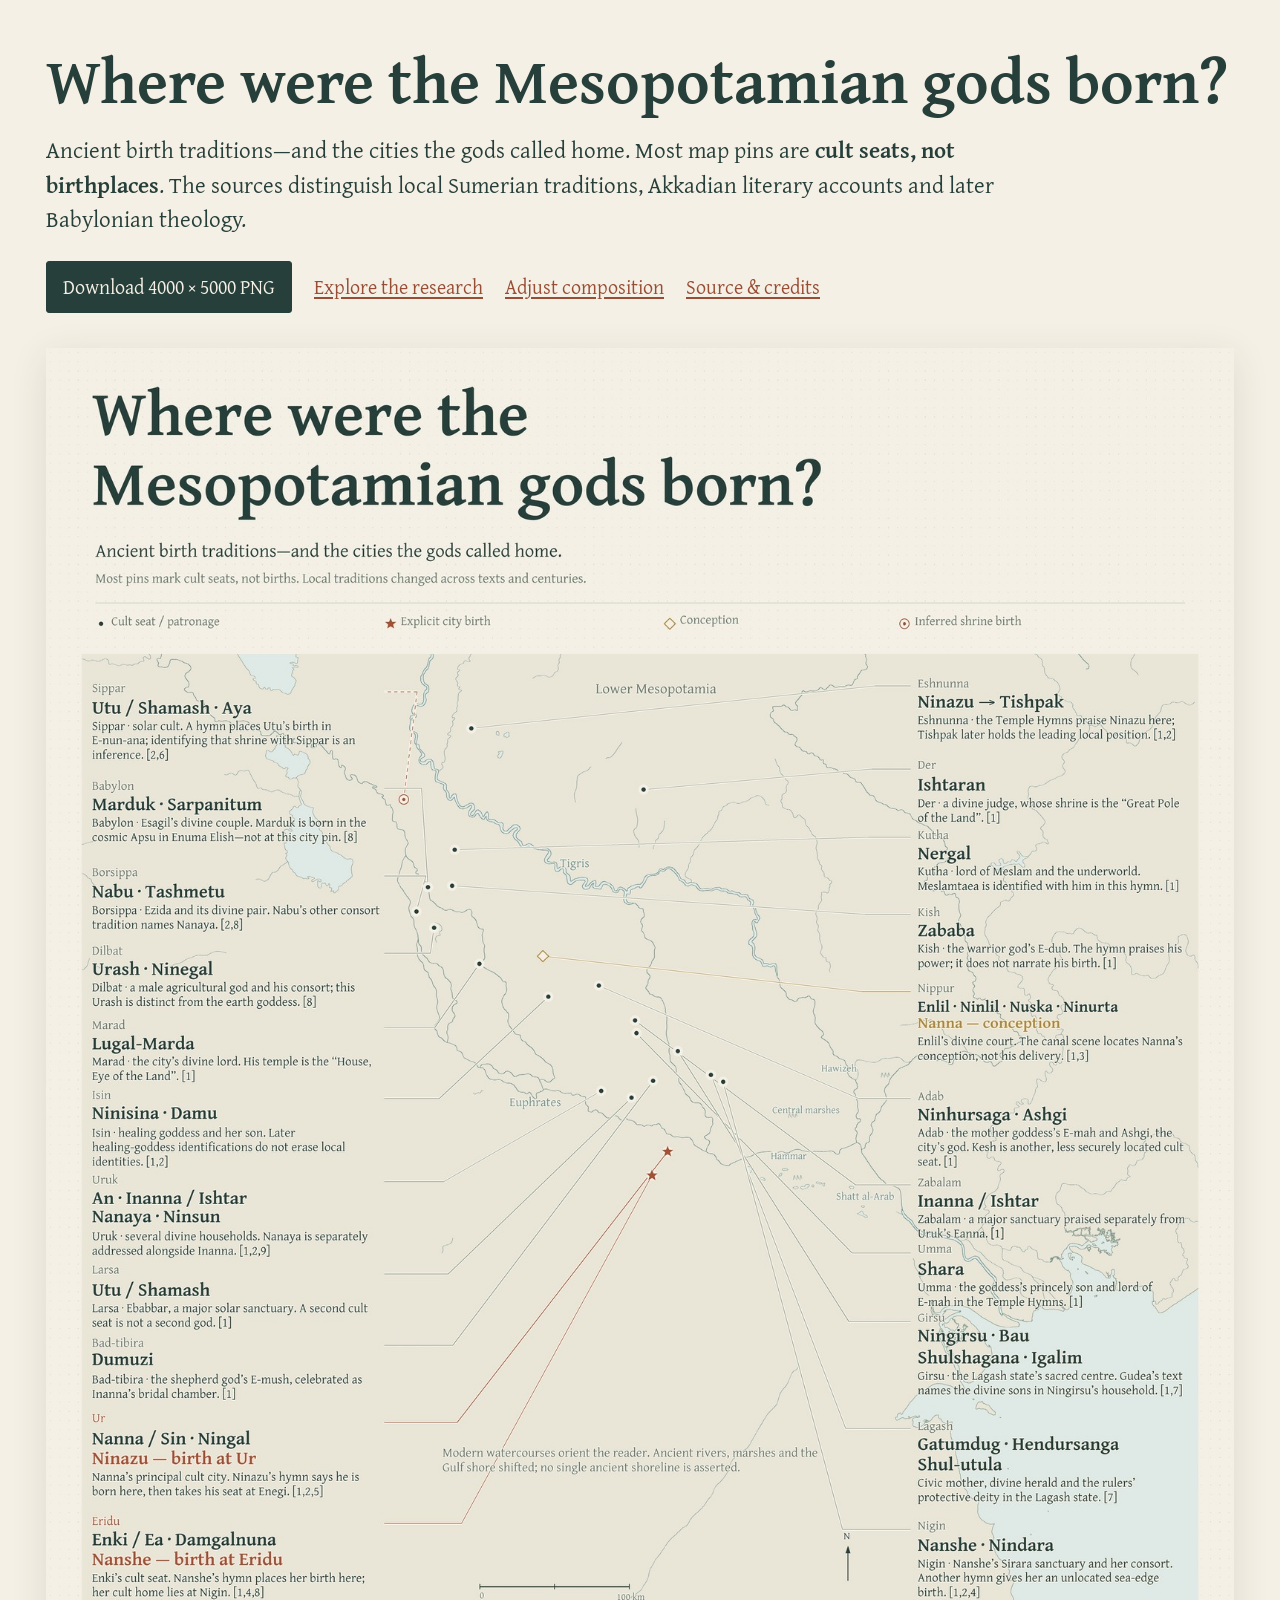
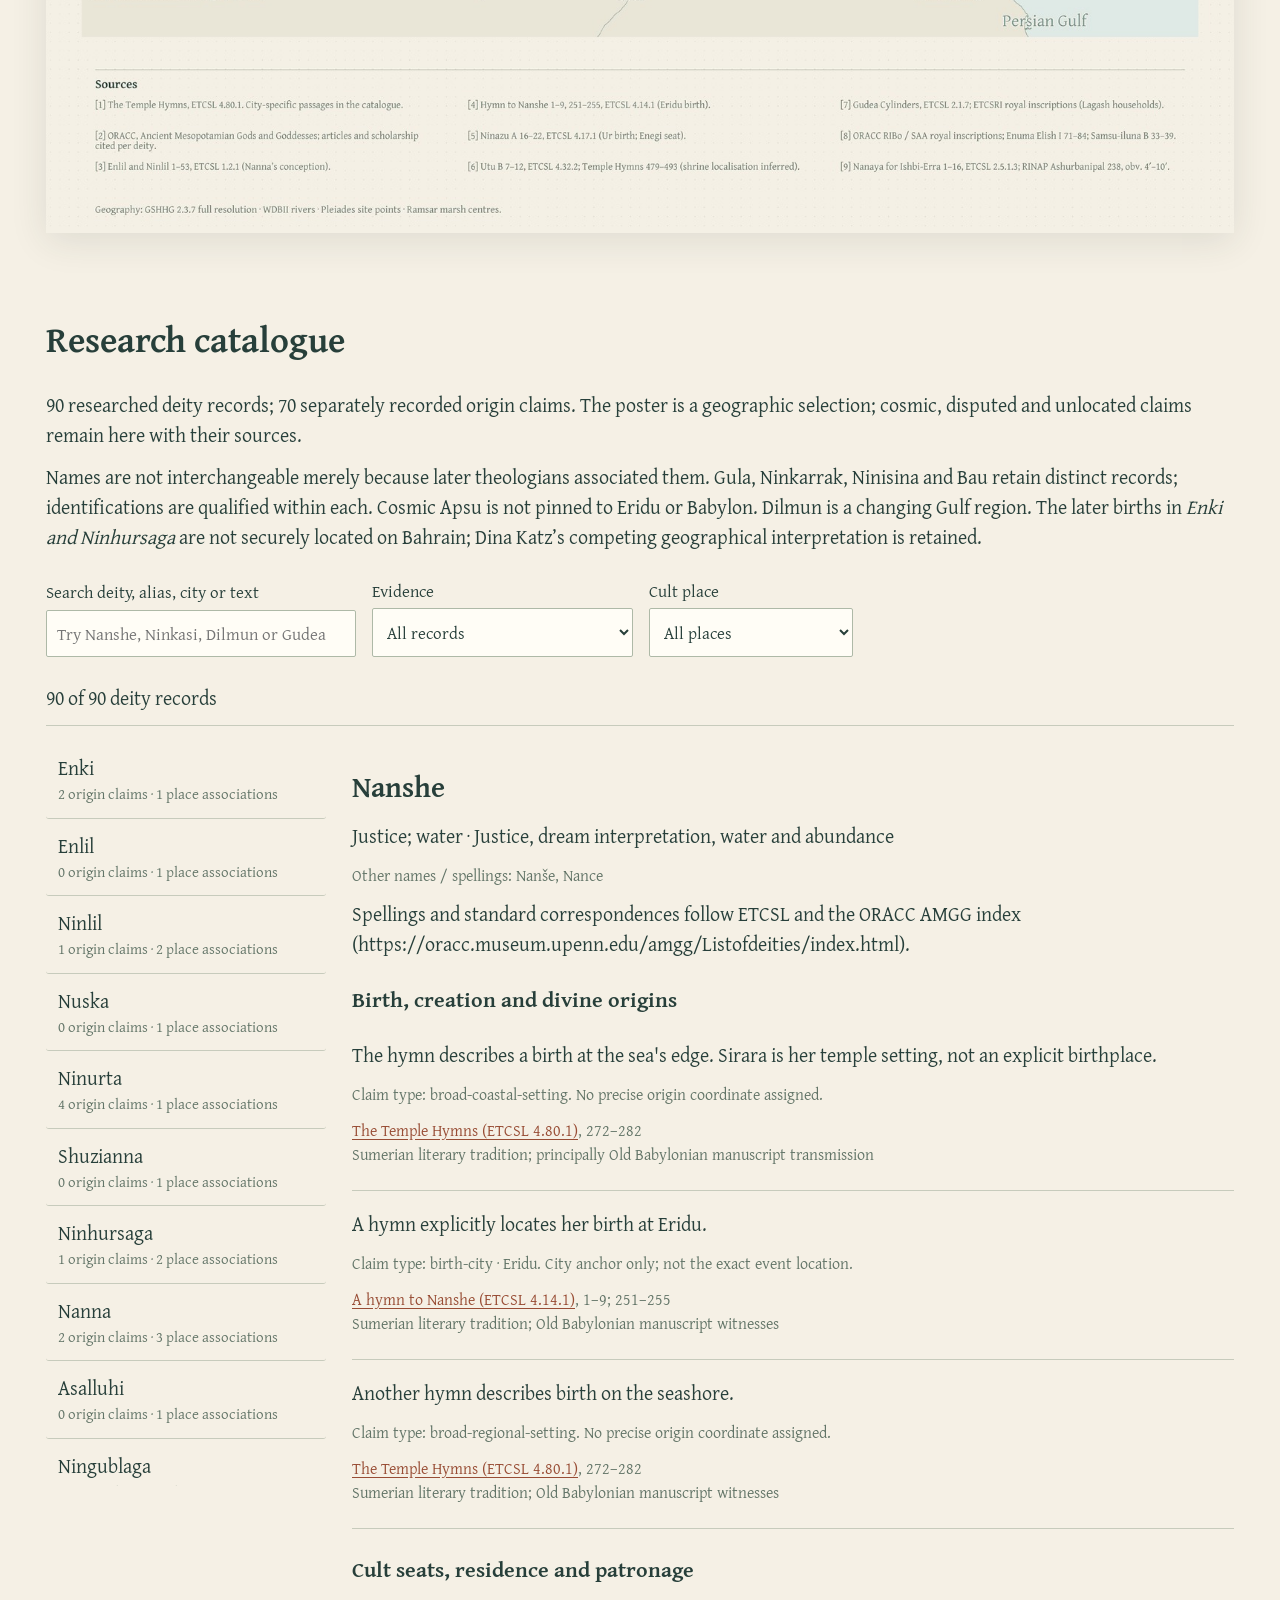
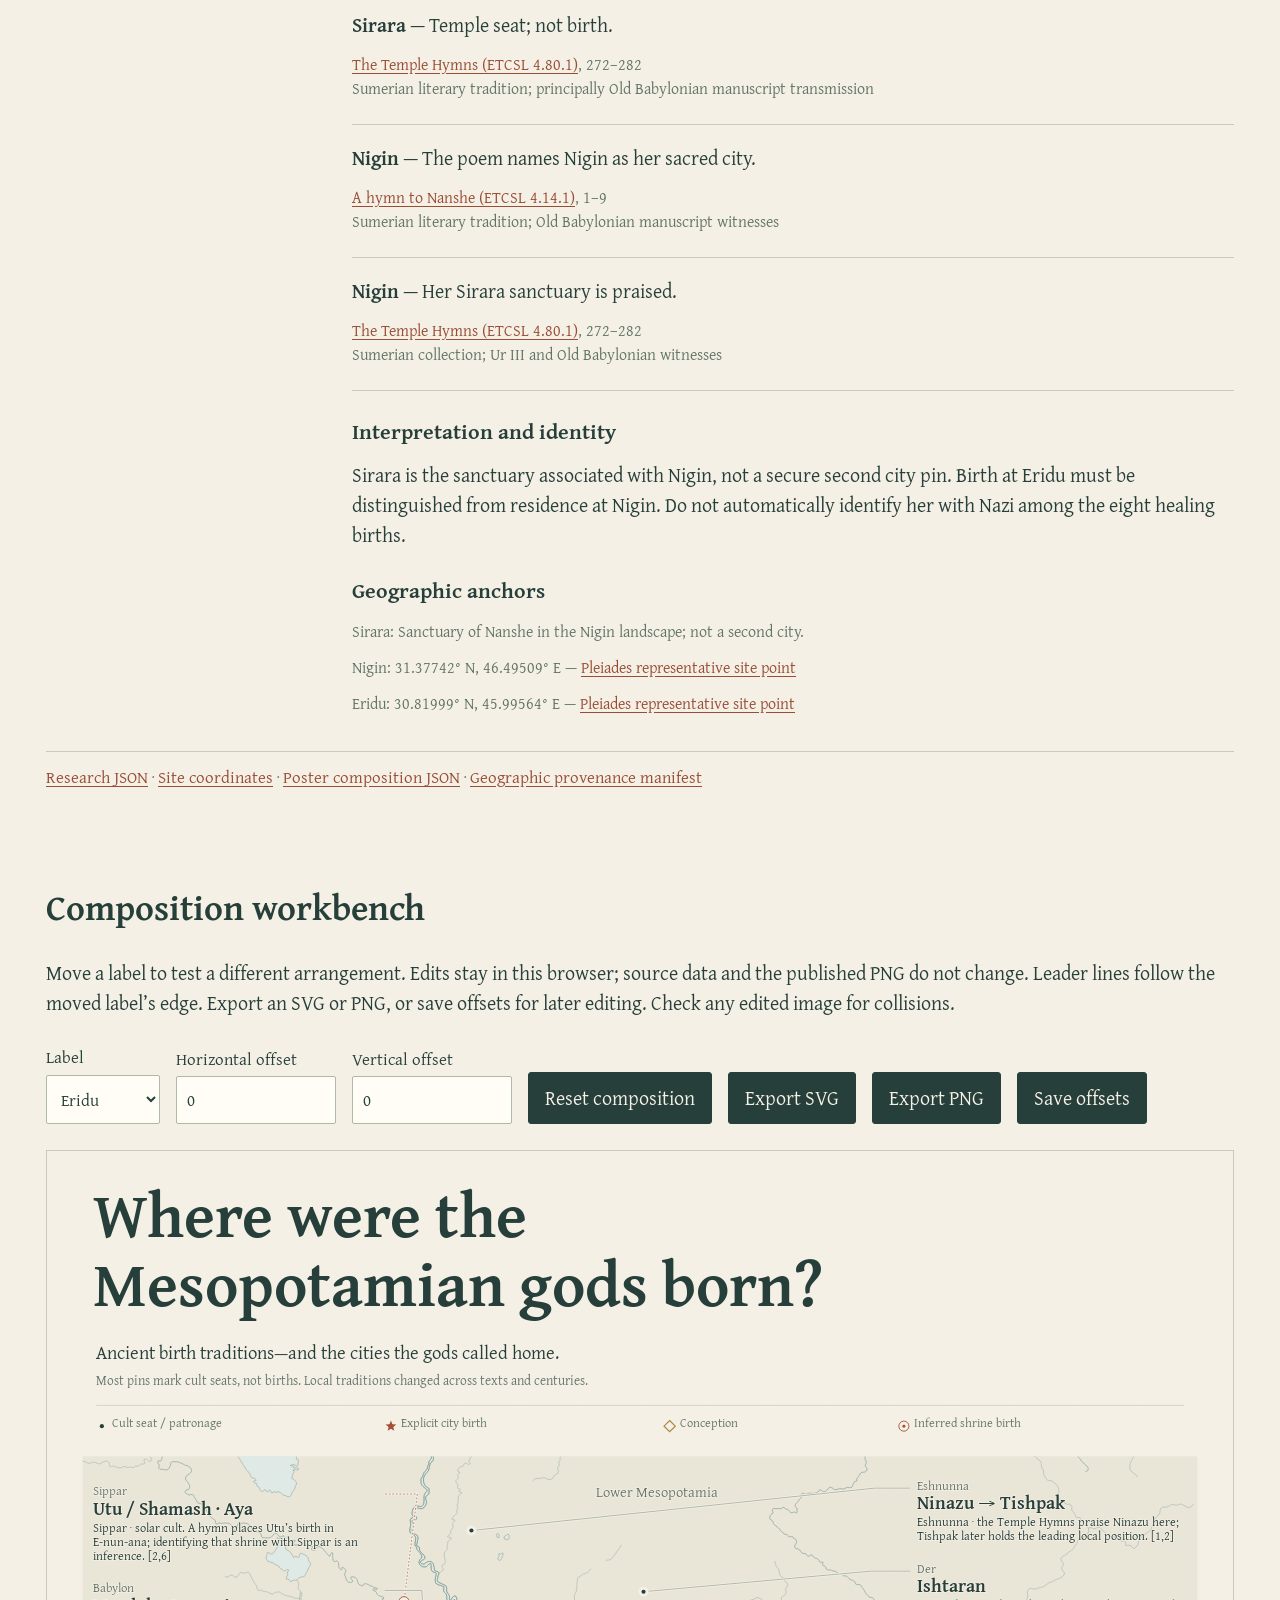
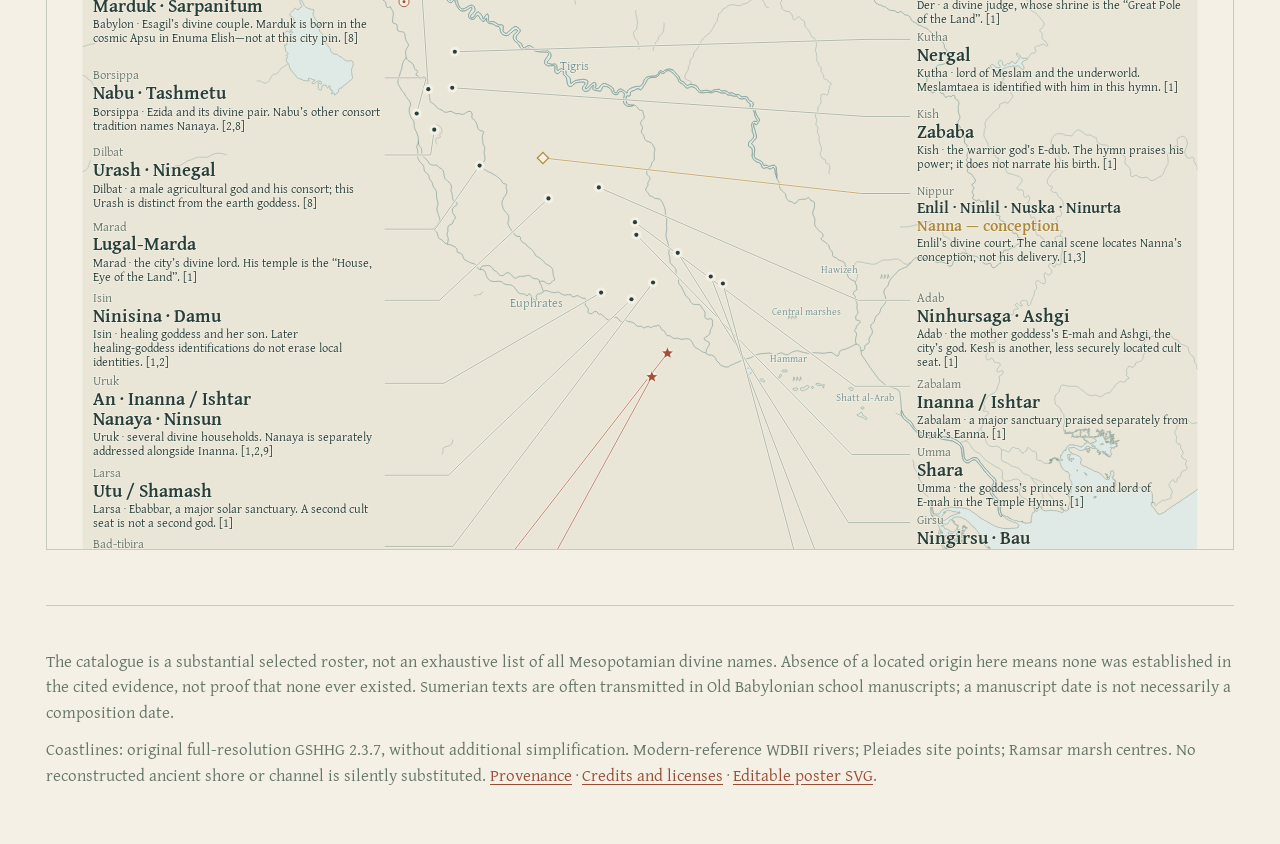
==== docs/index.html @ 0891dd92 "Create sourced Mesopotamian divine origins and cult cities poster" ====
<!doctype html>
<html lang="en"><meta charset="utf-8"><meta name="viewport" content="width=device-width,initial-scale=1">
<title>Where were the Mesopotamian gods born?</title>
<meta name="description" content="A downloadable scholarly map of Mesopotamian divine birth traditions and cult cities, with a sourced research catalogue.">
<link rel="stylesheet" href="style.css">
<main>
<h1>Where were the Mesopotamian gods born?</h1>
<p class="intro">Ancient birth traditions—and the cities the gods called home. Most map pins are <strong>cult seats, not birthplaces</strong>. The sources distinguish local Sumerian traditions, Akkadian literary accounts and later Babylonian theology.</p>
<nav aria-label="Downloads and research"><a class="button" href="mesopotamian-gods.png" download>Download 4000 × 5000 PNG</a><a href="#research">Explore the research</a><a href="#composition">Adjust composition</a><a href="https://github.com/Khayoon/mesopotamian-gods-atlas">Source & credits</a></nav>
<a href="mesopotamian-gods.png" aria-label="Open the full resolution poster"><img class="poster" src="poster-preview.jpg" width="1600" height="2000" alt="Portrait map of lower Mesopotamia showing deity cult cities, with separate markers for Nanshe born at Eridu, Ninazu born at Ur, Nanna conceived at Nippur and Utu's inferred Sippar shrine birth."></a>
<section id="research"><h2>Research catalogue</h2>
<p id="totals"></p>
<p>Names are not interchangeable merely because later theologians associated them. Gula, Ninkarrak, Ninisina and Bau retain distinct records; identifications are qualified within each. Cosmic Apsu is not pinned to Eridu or Babylon. Dilmun is a changing Gulf region. The later births in <em>Enki and Ninhursaga</em> are not securely located on Bahrain; Dina Katz’s competing geographical interpretation is retained.</p>
<div class="filters"><label>Search deity, alias, city or text<input id="search" type="search" placeholder="Try Nanshe, Ninkasi, Dilmun or Gudea"></label><label>Evidence<select id="evidence"><option value="all">All records</option><option value="origins">With origin traditions</option><option value="birth">Explicit city birth</option><option value="cosmic">Cosmic or unlocated origins</option><option value="seats">With cult / patronage evidence</option></select></label><label>Cult place<select id="city"><option value="all">All places</option></select></label></div>
<p id="resultCount" aria-live="polite"></p><div class="catalogue"><div id="results" role="list"></div><article id="detail" aria-live="polite"><p>Select a deity to inspect the sources.</p></article></div>
<p class="downloads"><a href="data/research.json" download>Research JSON</a> · <a href="data/cities.json" download>Site coordinates</a> · <a href="data/poster-layout.json" download>Poster composition JSON</a> · <a href="data/geography-manifest.json">Geographic provenance manifest</a></p>
</section>
<section id="composition"><h2>Composition workbench</h2><p>Move a label to test a different arrangement. Edits stay in this browser; source data and the published PNG do not change. Leader lines follow the moved label’s edge. Export an SVG or PNG, or save offsets for later editing. Check any edited image for collisions.</p>
<div class="controls"><label>Label<select id="label"></select></label><label>Horizontal offset<input id="offsetX" type="number" min="-1500" max="1500" step="10" value="0"></label><label>Vertical offset<input id="offsetY" type="number" min="-1500" max="1500" step="10" value="0"></label><button id="reset">Reset composition</button><button id="svgExport">Export SVG</button><button id="pngExport">Export PNG</button><button id="jsonExport">Save offsets</button></div>
<p id="exportStatus" role="status"></p><div id="artboard" aria-label="Editable poster preview"></div></section>
<footer><p>The catalogue is a substantial selected roster, not an exhaustive list of all Mesopotamian divine names. Absence of a located origin here means none was established in the cited evidence, not proof that none ever existed. Sumerian texts are often transmitted in Old Babylonian school manuscripts; a manuscript date is not necessarily a composition date.</p><p>Coastlines: original full-resolution GSHHG 2.3.7, without additional simplification. Modern-reference WDBII rivers; Pleiades site points; Ramsar marsh centres. No reconstructed ancient shore or channel is silently substituted. <a href="https://github.com/Khayoon/mesopotamian-gods-atlas/blob/main/GEO-PROVENANCE.md">Provenance</a> · <a href="https://github.com/Khayoon/mesopotamian-gods-atlas/blob/main/CREDITS.md">Credits and licenses</a> · <a href="mesopotamian-gods.svg" download>Editable poster SVG</a>.</p></footer>
</main><script src="app.js" defer></script></html>
---- docs/style.css ----
@font-face{font-family:Gentium;src:url(vendor/GentiumPlus-Regular.ttf)}@font-face{font-family:Gentium;src:url(vendor/GentiumPlus-Bold.ttf);font-weight:700}
:root{color-scheme:light;--paper:#f5f0e5;--ink:#273f3a;--muted:#637568;--line:#c7cbbc;--rust:#984d35}*{box-sizing:border-box}html{scroll-behavior:smooth}body{margin:0;background:var(--paper);color:var(--ink);font:20px/1.5 Gentium,Georgia,serif}main{max-width:1240px;margin:auto;padding:45px 26px}h1{font-size:clamp(38px,5vw,66px);line-height:1.1;margin:0 0 18px}h2{font-size:36px;line-height:1.2}h3{font-size:29px;margin-bottom:10px}h4{font-size:22px;margin:24px 0 6px}p{margin:12px 0}a{color:var(--rust);text-underline-offset:3px}nav{display:flex;gap:22px;align-items:center;flex-wrap:wrap;margin:24px 0 35px}.button,button{border:1px solid var(--ink);padding:10px 16px;background:var(--ink);color:var(--paper);text-decoration:none;border-radius:3px;font:inherit;cursor:pointer}.poster{display:block;width:100%;height:auto;box-shadow:0 8px 35px #28392f1c}section{padding-top:54px;scroll-margin-top:20px}.intro{font-size:23px;max-width:1030px}.filters,.controls{display:flex;gap:16px;flex-wrap:wrap;margin:26px 0;align-items:end}label{display:flex;flex-direction:column;gap:5px;font-size:17px}input,select{font:inherit;background:#fffdf6;border:1px solid #aeb9a7;padding:10px;border-radius:2px;color:var(--ink)}#search{min-width:310px}#offsetX,#offsetY{width:160px}.catalogue{display:grid;grid-template-columns:280px 1fr;gap:26px;border-top:1px solid var(--line);border-bottom:1px solid var(--line);min-height:480px}#results{max-height:760px;overflow:auto;padding:15px 0}#results button{display:block;width:100%;text-align:left;background:none;color:var(--ink);border:0;border-bottom:1px solid var(--line);padding:12px}#results button[aria-current=true]{background:#e4e8dc}#results small{display:block;color:var(--muted);font-size:15px}#detail{padding:10px 0 24px;overflow-wrap:anywhere}#detail .claim{padding:6px 0 12px;border-bottom:1px solid var(--line)}.meta{font-size:16px;color:var(--muted)}.downloads,footer{font-size:17px;color:var(--muted)}#artboard{border:1px solid var(--line);max-height:1000px;overflow:auto;background:#e1e2d7}#artboard svg{display:block;width:100%;height:auto}#artboard g[data-city]{cursor:grab}footer{border-top:1px solid var(--line);padding-top:30px;margin-top:55px}button:focus-visible,a:focus-visible,input:focus-visible,select:focus-visible{outline:3px solid #a77b38;outline-offset:3px}@media(max-width:740px){main{padding:24px 15px}.catalogue{grid-template-columns:1fr}#results{max-height:260px}.filters>*{width:100%}#search{min-width:0}nav{gap:15px}body{font-size:18px}.intro{font-size:20px}}
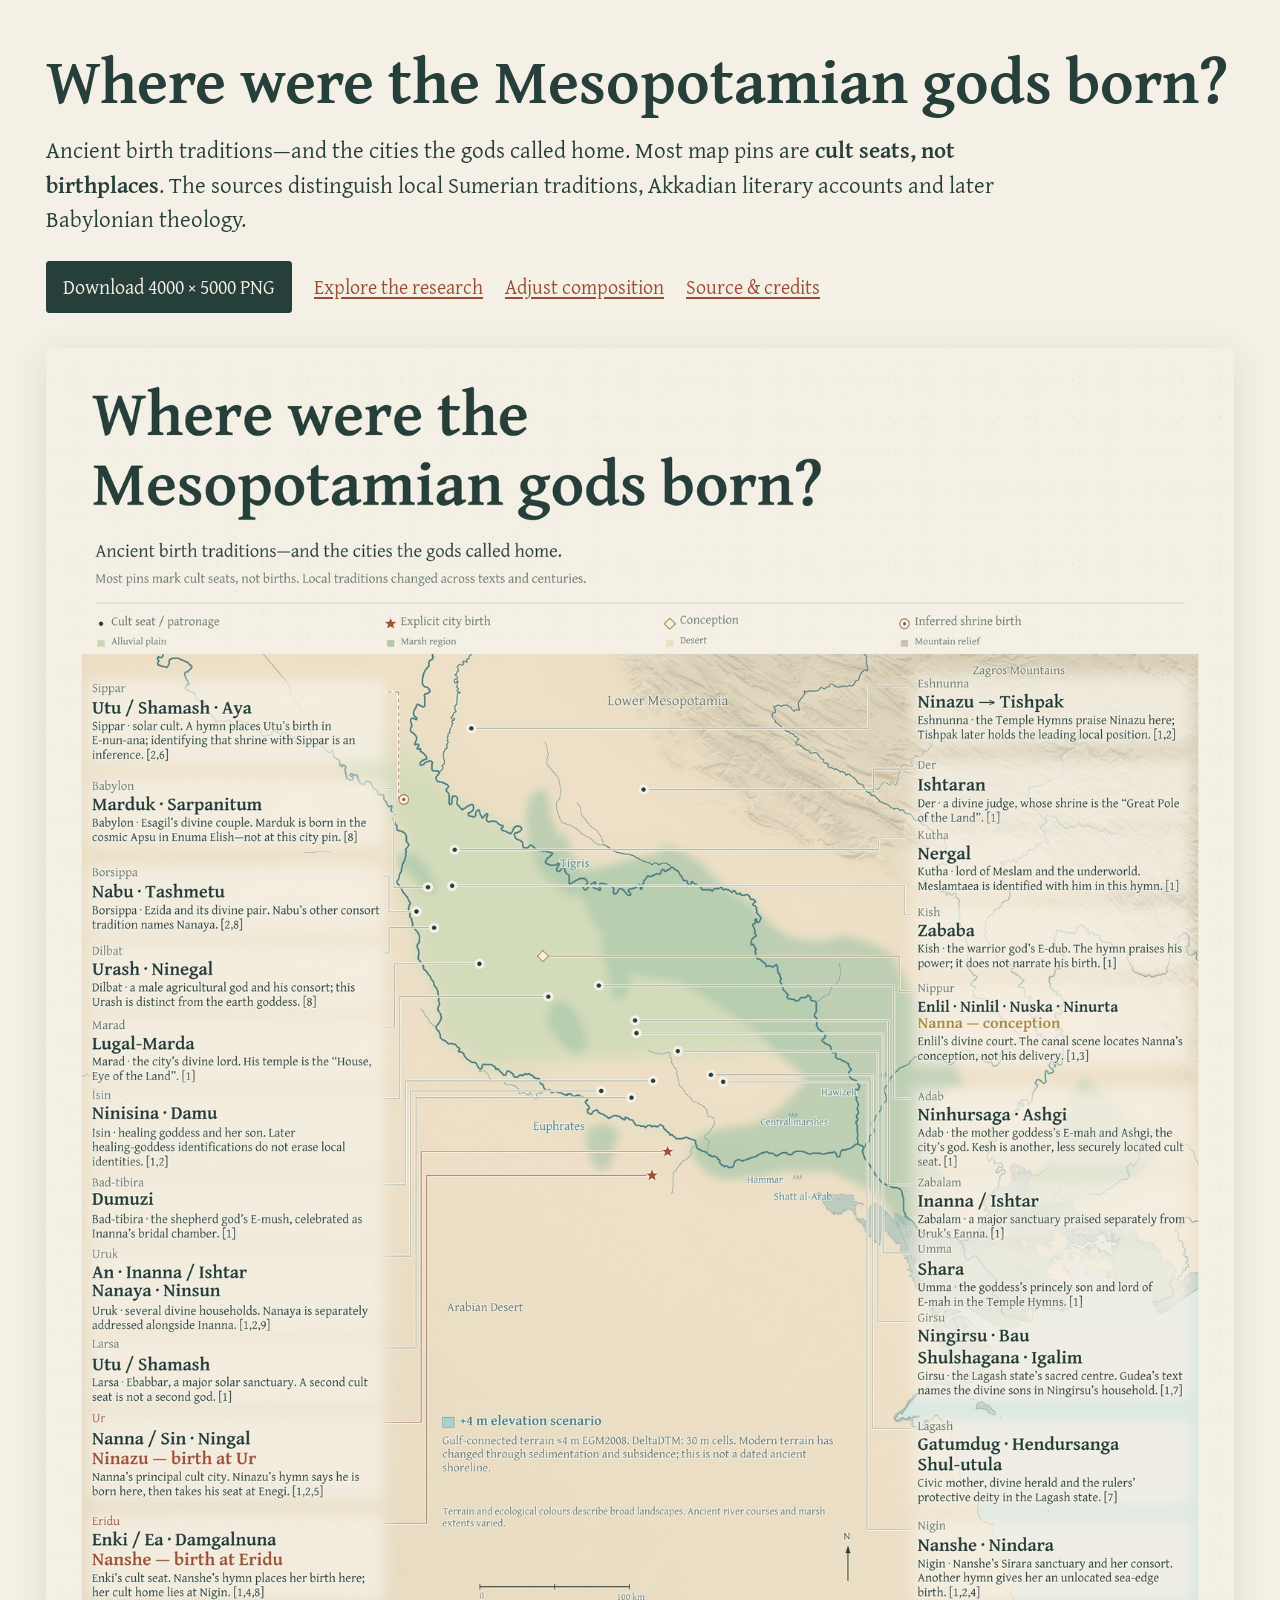
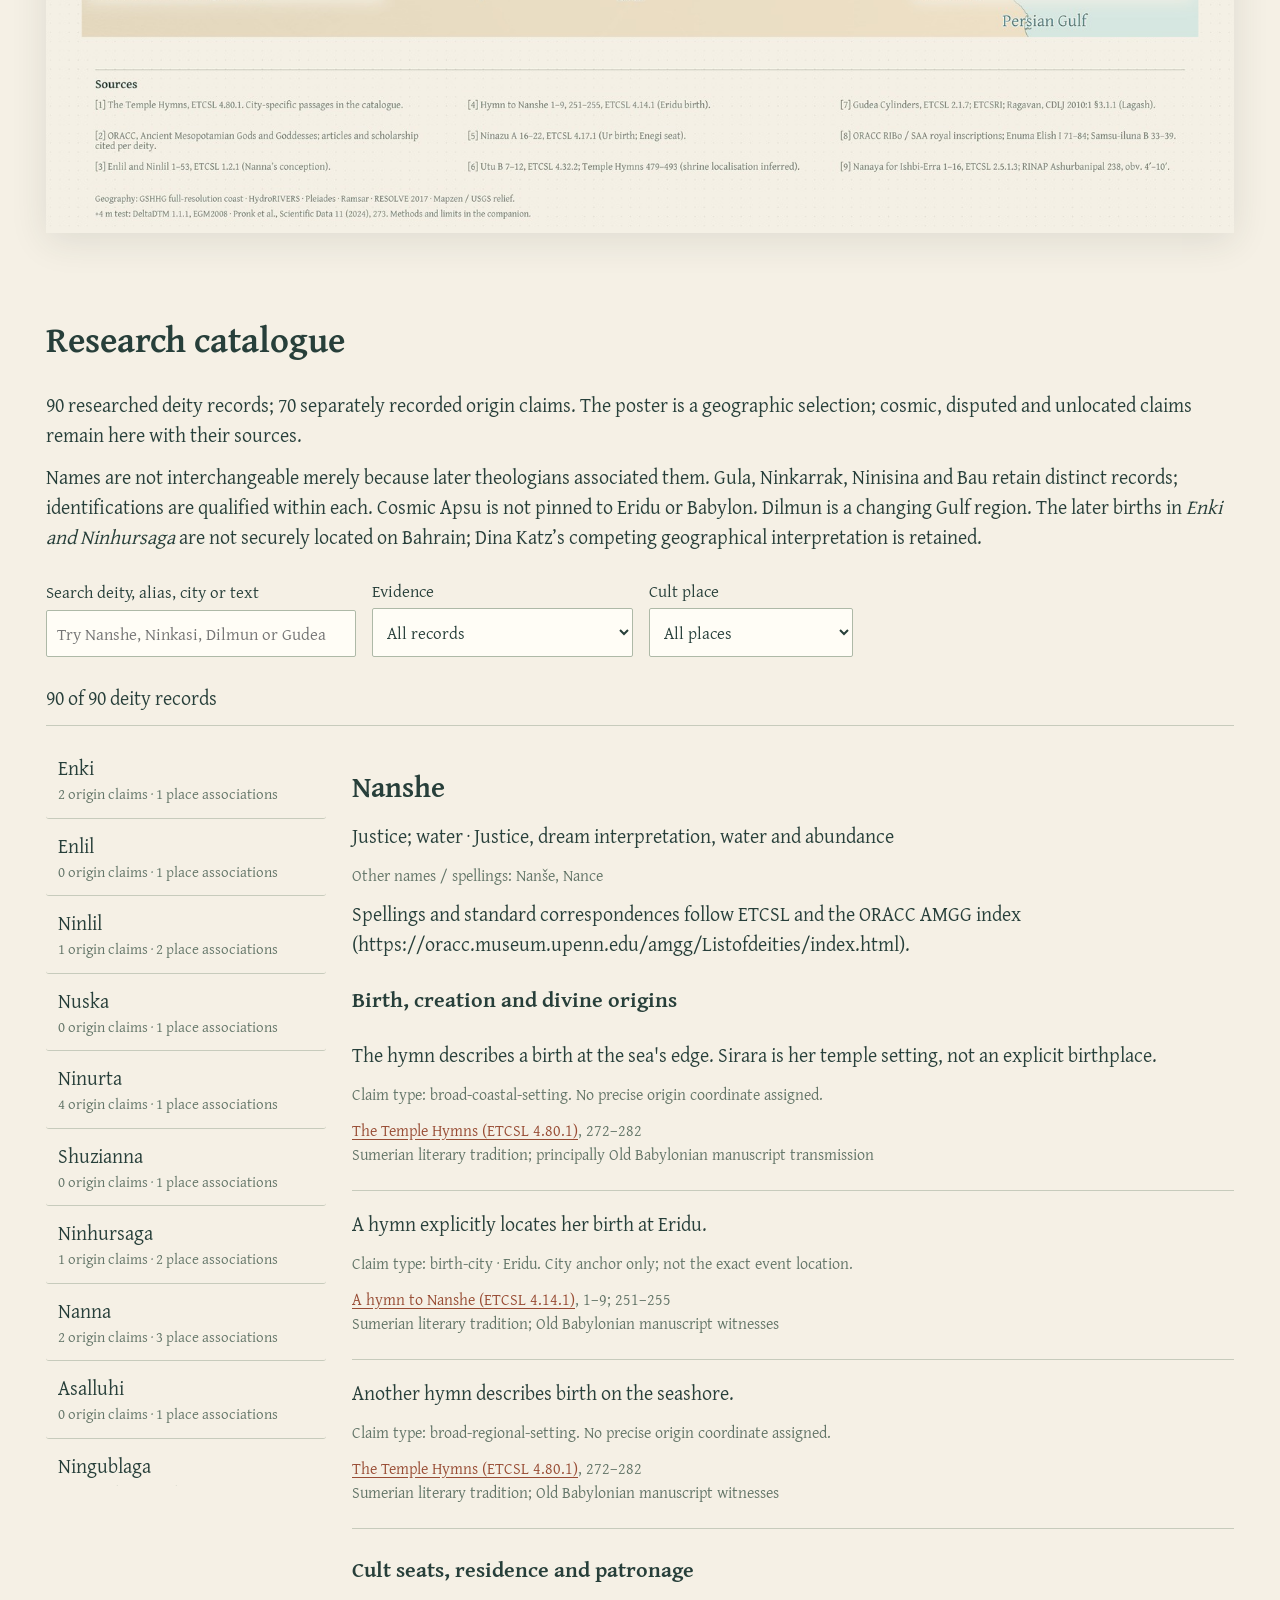
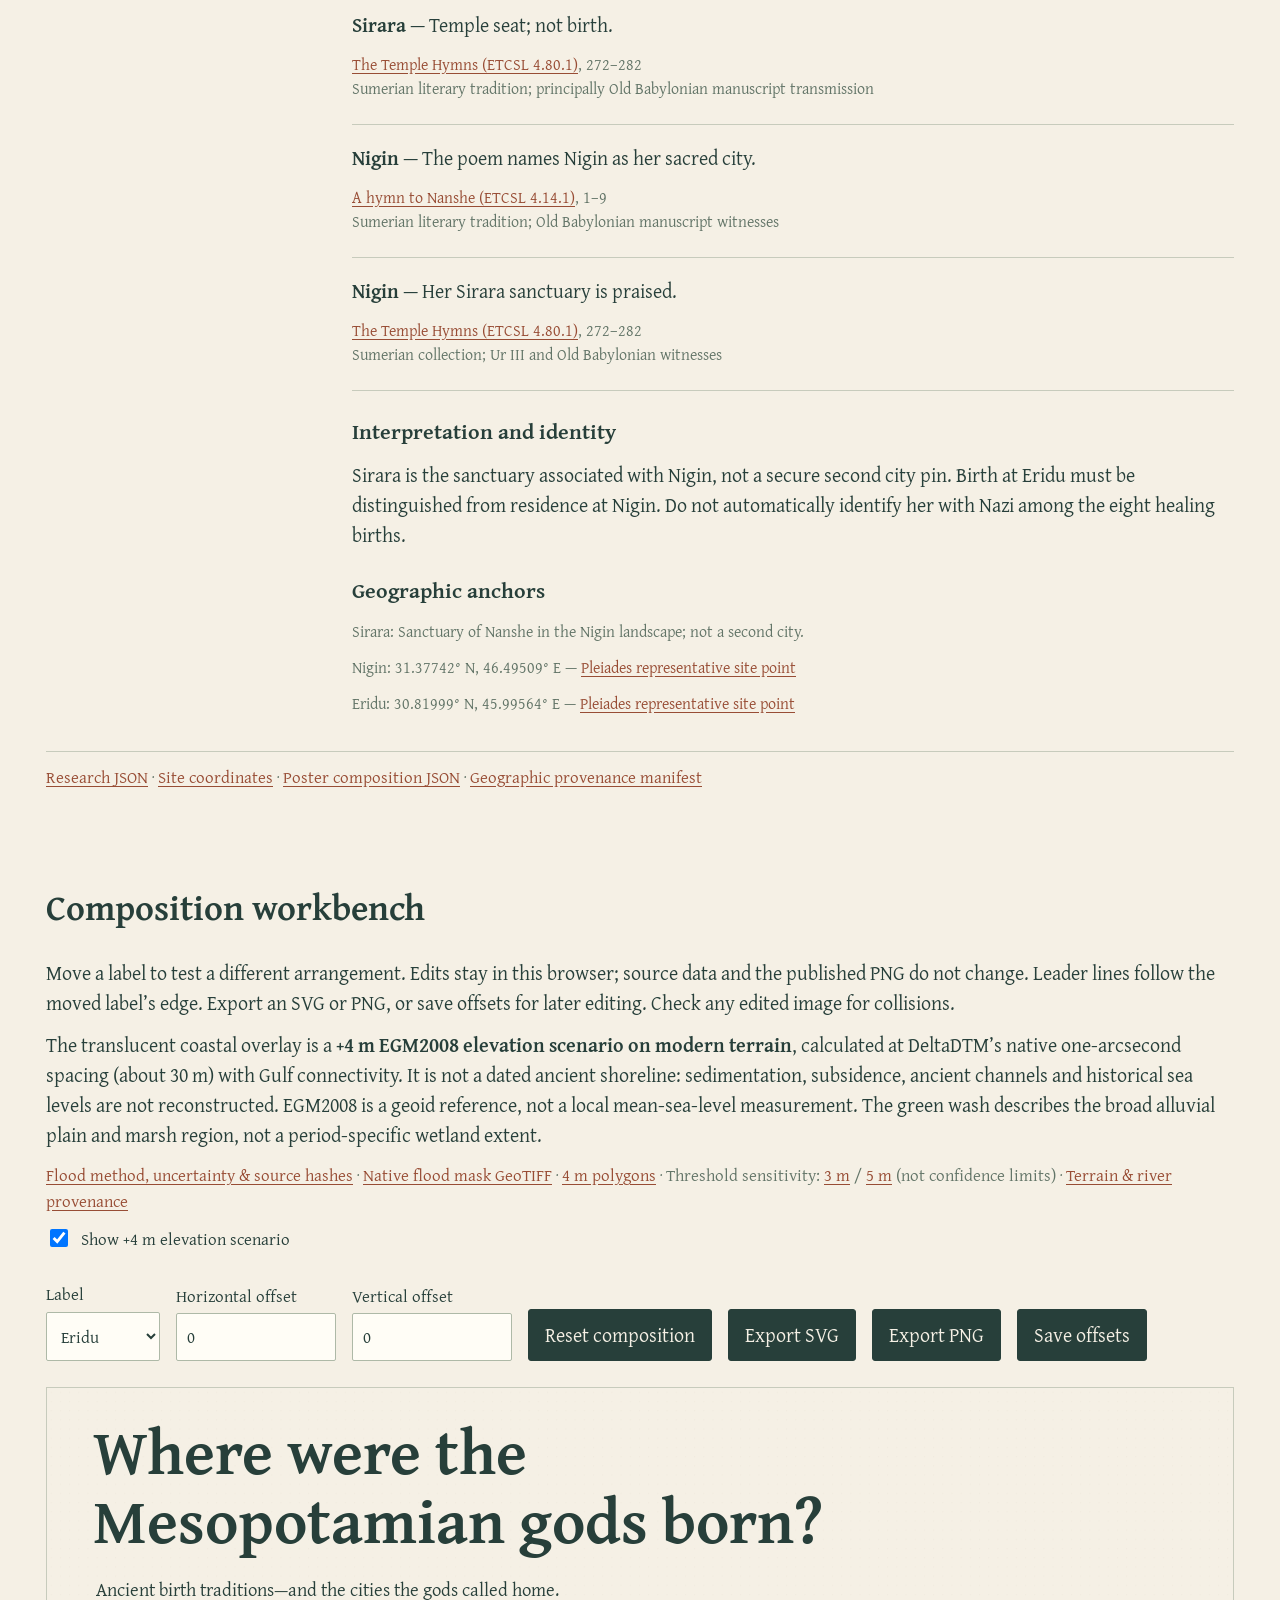
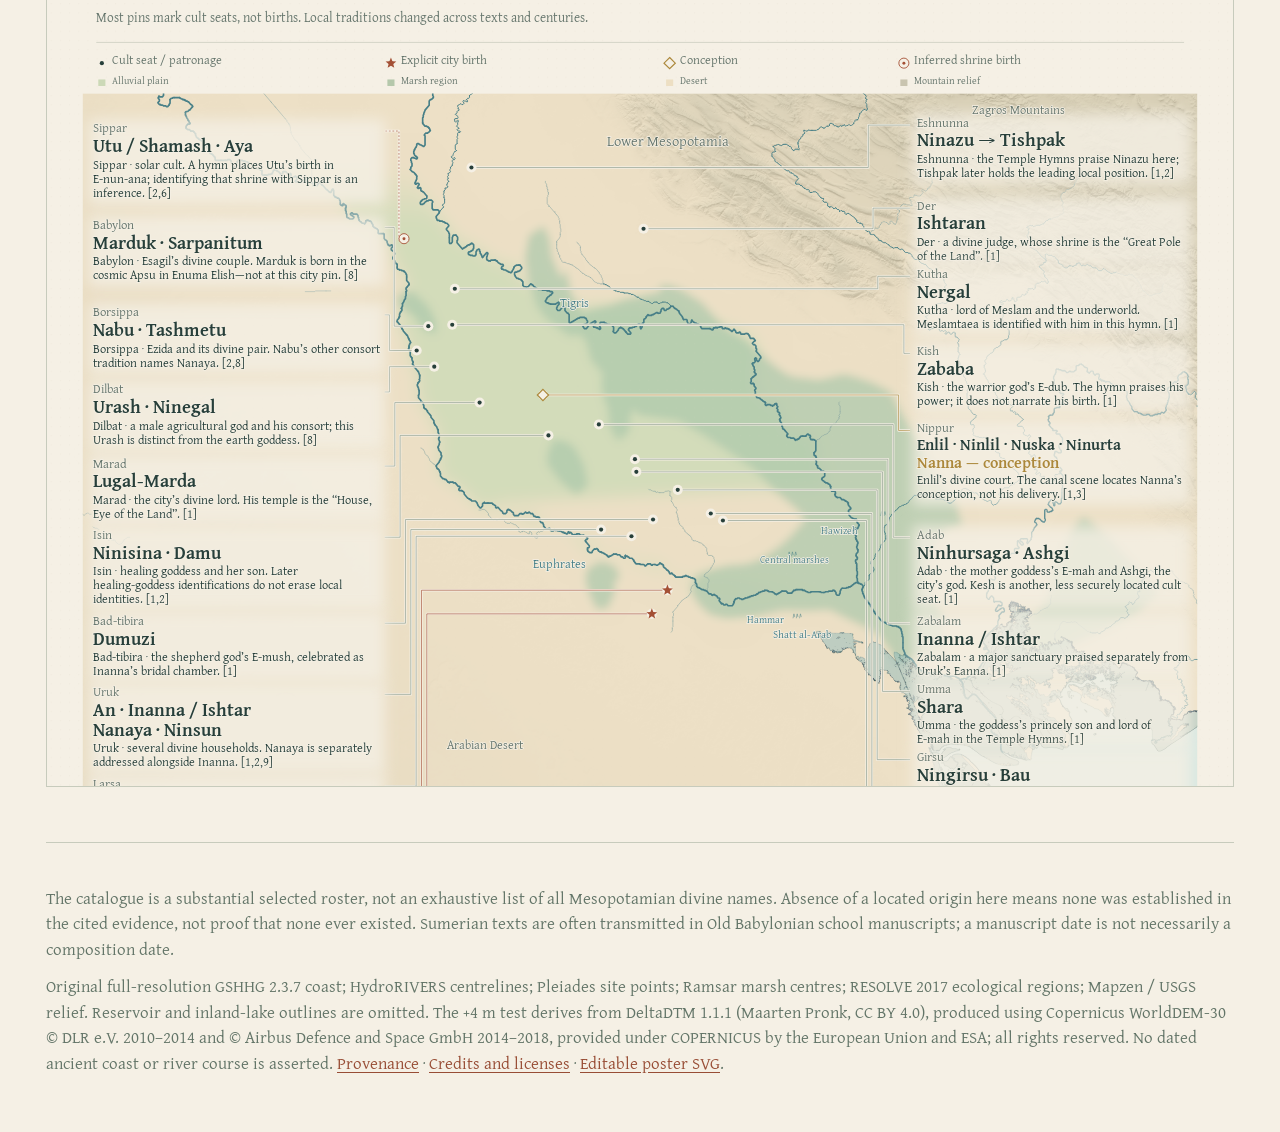
==== commit 595e293e: "Improve rivers and terrain; add native-cell four-metre coastal scenario" ====
--- a/docs/index.html
+++ b/docs/index.html
@@ -16,7 +16,10 @@
 <p class="downloads"><a href="data/research.json" download>Research JSON</a> · <a href="data/cities.json" download>Site coordinates</a> · <a href="data/poster-layout.json" download>Poster composition JSON</a> · <a href="data/geography-manifest.json">Geographic provenance manifest</a></p>
 </section>
 <section id="composition"><h2>Composition workbench</h2><p>Move a label to test a different arrangement. Edits stay in this browser; source data and the published PNG do not change. Leader lines follow the moved label’s edge. Export an SVG or PNG, or save offsets for later editing. Check any edited image for collisions.</p>
+<p>The translucent coastal overlay is a <strong>+4 m EGM2008 elevation scenario on modern terrain</strong>, calculated at DeltaDTM’s native one-arcsecond spacing (about 30 m) with Gulf connectivity. It is not a dated ancient shoreline: sedimentation, subsidence, ancient channels and historical sea levels are not reconstructed. EGM2008 is a geoid reference, not a local mean-sea-level measurement. The green wash describes the broad alluvial plain and marsh region, not a period-specific wetland extent.</p>
+<p class="downloads"><a href="data/flood-manifest.json">Flood method, uncertainty & source hashes</a> · <a href="data/flood-4m-native.tif" download>Native flood mask GeoTIFF</a> · <a href="data/flood-4m.geojson" download>4 m polygons</a> · Threshold sensitivity: <a href="data/flood-3m.geojson" download>3 m</a> / <a href="data/flood-5m.geojson" download>5 m</a> (not confidence limits) · <a href="data/landscape-manifest.json">Terrain & river provenance</a></p>
+<label class="toggle"><input id="floodToggle" type="checkbox" checked> Show +4 m elevation scenario</label>
 <div class="controls"><label>Label<select id="label"></select></label><label>Horizontal offset<input id="offsetX" type="number" min="-1500" max="1500" step="10" value="0"></label><label>Vertical offset<input id="offsetY" type="number" min="-1500" max="1500" step="10" value="0"></label><button id="reset">Reset composition</button><button id="svgExport">Export SVG</button><button id="pngExport">Export PNG</button><button id="jsonExport">Save offsets</button></div>
 <p id="exportStatus" role="status"></p><div id="artboard" aria-label="Editable poster preview"></div></section>
-<footer><p>The catalogue is a substantial selected roster, not an exhaustive list of all Mesopotamian divine names. Absence of a located origin here means none was established in the cited evidence, not proof that none ever existed. Sumerian texts are often transmitted in Old Babylonian school manuscripts; a manuscript date is not necessarily a composition date.</p><p>Coastlines: original full-resolution GSHHG 2.3.7, without additional simplification. Modern-reference WDBII rivers; Pleiades site points; Ramsar marsh centres. No reconstructed ancient shore or channel is silently substituted. <a href="https://github.com/Khayoon/mesopotamian-gods-atlas/blob/main/GEO-PROVENANCE.md">Provenance</a> · <a href="https://github.com/Khayoon/mesopotamian-gods-atlas/blob/main/CREDITS.md">Credits and licenses</a> · <a href="mesopotamian-gods.svg" download>Editable poster SVG</a>.</p></footer>
+<footer><p>The catalogue is a substantial selected roster, not an exhaustive list of all Mesopotamian divine names. Absence of a located origin here means none was established in the cited evidence, not proof that none ever existed. Sumerian texts are often transmitted in Old Babylonian school manuscripts; a manuscript date is not necessarily a composition date.</p><p>Original full-resolution GSHHG 2.3.7 coast; HydroRIVERS centrelines; Pleiades site points; Ramsar marsh centres; RESOLVE 2017 ecological regions; Mapzen / USGS relief. Reservoir and inland-lake outlines are omitted. The +4 m test derives from DeltaDTM 1.1.1 (Maarten Pronk, CC BY 4.0), produced using Copernicus WorldDEM-30 © DLR e.V. 2010–2014 and © Airbus Defence and Space GmbH 2014–2018, provided under COPERNICUS by the European Union and ESA; all rights reserved. No dated ancient coast or river course is asserted. <a href="https://github.com/Khayoon/mesopotamian-gods-atlas/blob/main/GEO-PROVENANCE.md">Provenance</a> · <a href="https://github.com/Khayoon/mesopotamian-gods-atlas/blob/main/CREDITS.md">Credits and licenses</a> · <a href="mesopotamian-gods.svg" download>Editable poster SVG</a>.</p></footer>
 </main><script src="app.js" defer></script></html>
--- a/docs/style.css
+++ b/docs/style.css
@@ -1,2 +1,3 @@
 @font-face{font-family:Gentium;src:url(vendor/GentiumPlus-Regular.ttf)}@font-face{font-family:Gentium;src:url(vendor/GentiumPlus-Bold.ttf);font-weight:700}
 :root{color-scheme:light;--paper:#f5f0e5;--ink:#273f3a;--muted:#637568;--line:#c7cbbc;--rust:#984d35}*{box-sizing:border-box}html{scroll-behavior:smooth}body{margin:0;background:var(--paper);color:var(--ink);font:20px/1.5 Gentium,Georgia,serif}main{max-width:1240px;margin:auto;padding:45px 26px}h1{font-size:clamp(38px,5vw,66px);line-height:1.1;margin:0 0 18px}h2{font-size:36px;line-height:1.2}h3{font-size:29px;margin-bottom:10px}h4{font-size:22px;margin:24px 0 6px}p{margin:12px 0}a{color:var(--rust);text-underline-offset:3px}nav{display:flex;gap:22px;align-items:center;flex-wrap:wrap;margin:24px 0 35px}.button,button{border:1px solid var(--ink);padding:10px 16px;background:var(--ink);color:var(--paper);text-decoration:none;border-radius:3px;font:inherit;cursor:pointer}.poster{display:block;width:100%;height:auto;box-shadow:0 8px 35px #28392f1c}section{padding-top:54px;scroll-margin-top:20px}.intro{font-size:23px;max-width:1030px}.filters,.controls{display:flex;gap:16px;flex-wrap:wrap;margin:26px 0;align-items:end}label{display:flex;flex-direction:column;gap:5px;font-size:17px}input,select{font:inherit;background:#fffdf6;border:1px solid #aeb9a7;padding:10px;border-radius:2px;color:var(--ink)}#search{min-width:310px}#offsetX,#offsetY{width:160px}.catalogue{display:grid;grid-template-columns:280px 1fr;gap:26px;border-top:1px solid var(--line);border-bottom:1px solid var(--line);min-height:480px}#results{max-height:760px;overflow:auto;padding:15px 0}#results button{display:block;width:100%;text-align:left;background:none;color:var(--ink);border:0;border-bottom:1px solid var(--line);padding:12px}#results button[aria-current=true]{background:#e4e8dc}#results small{display:block;color:var(--muted);font-size:15px}#detail{padding:10px 0 24px;overflow-wrap:anywhere}#detail .claim{padding:6px 0 12px;border-bottom:1px solid var(--line)}.meta{font-size:16px;color:var(--muted)}.downloads,footer{font-size:17px;color:var(--muted)}#artboard{border:1px solid var(--line);max-height:1000px;overflow:auto;background:#e1e2d7}#artboard svg{display:block;width:100%;height:auto}#artboard g[data-city]{cursor:grab}footer{border-top:1px solid var(--line);padding-top:30px;margin-top:55px}button:focus-visible,a:focus-visible,input:focus-visible,select:focus-visible{outline:3px solid #a77b38;outline-offset:3px}@media(max-width:740px){main{padding:24px 15px}.catalogue{grid-template-columns:1fr}#results{max-height:260px}.filters>*{width:100%}#search{min-width:0}nav{gap:15px}body{font-size:18px}.intro{font-size:20px}}
+.toggle{display:inline-flex;flex-direction:row;align-items:center;gap:10px}.toggle input{width:18px;height:18px}
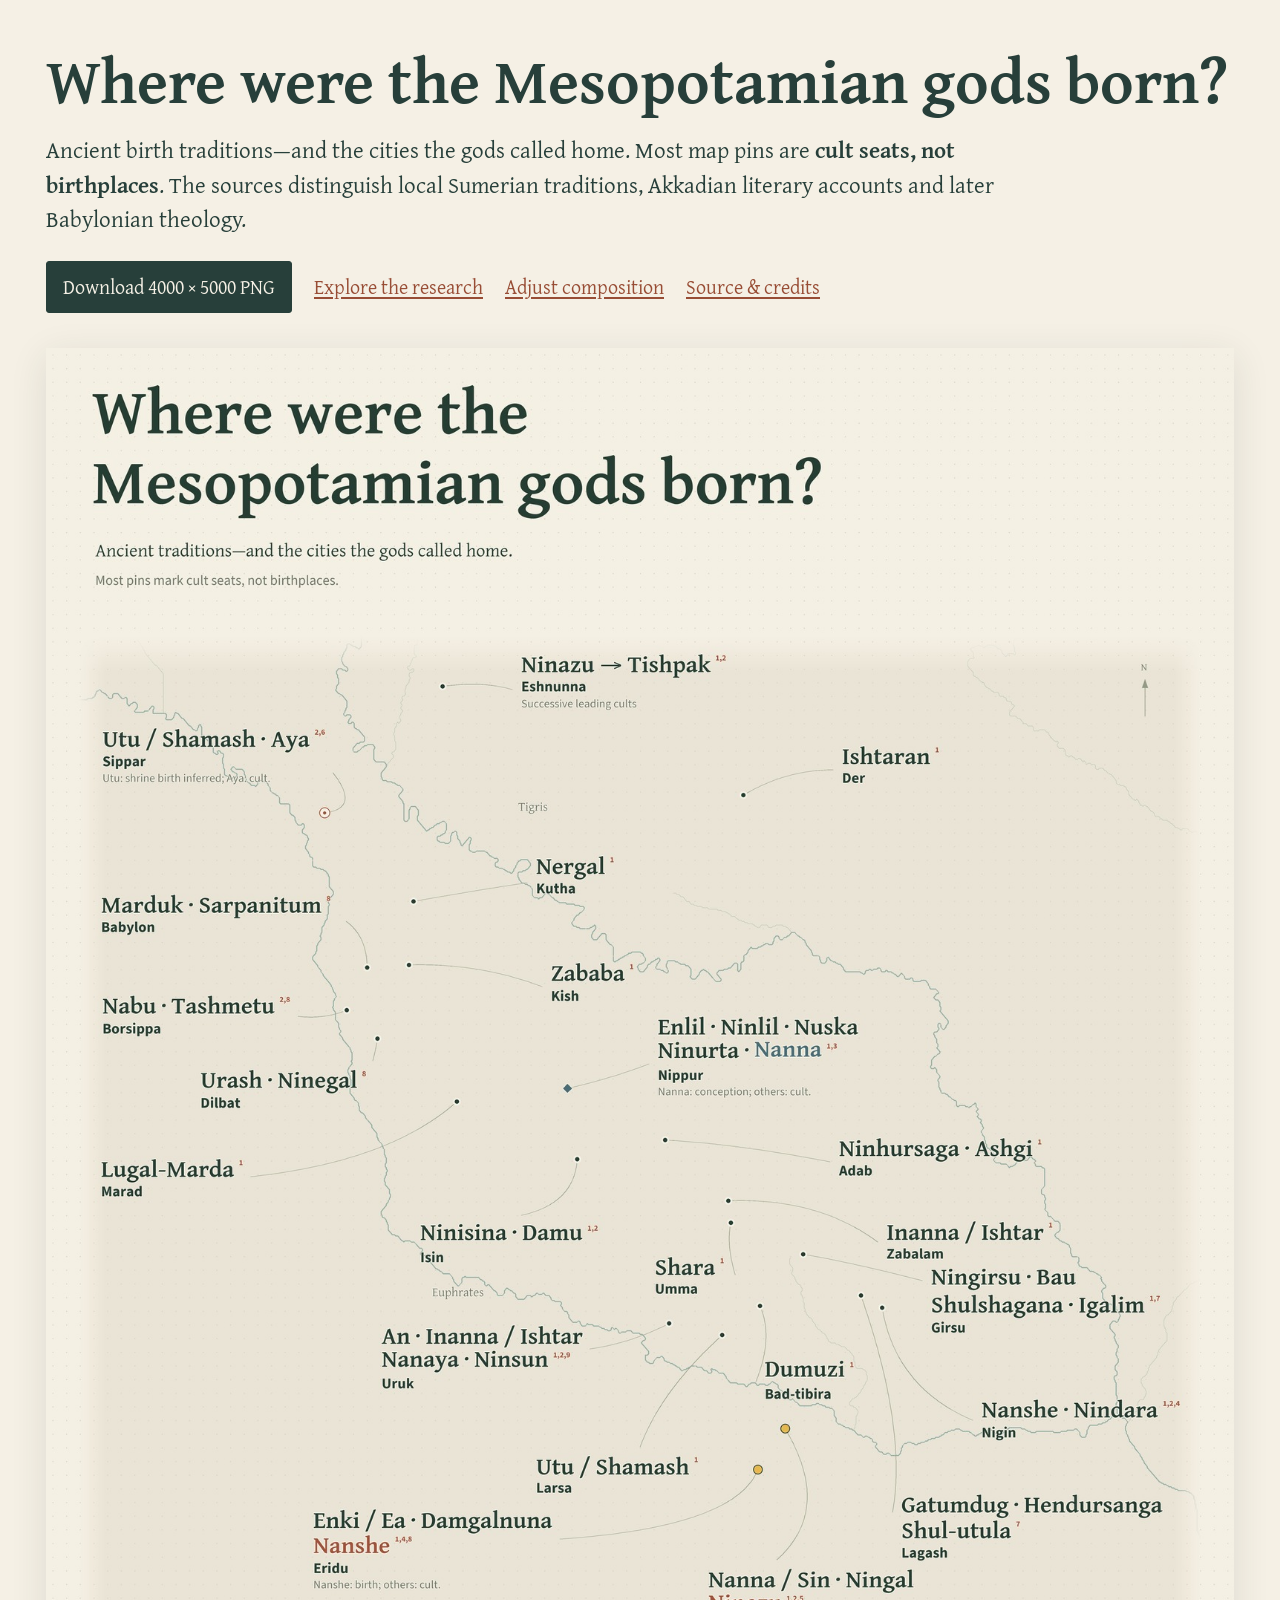
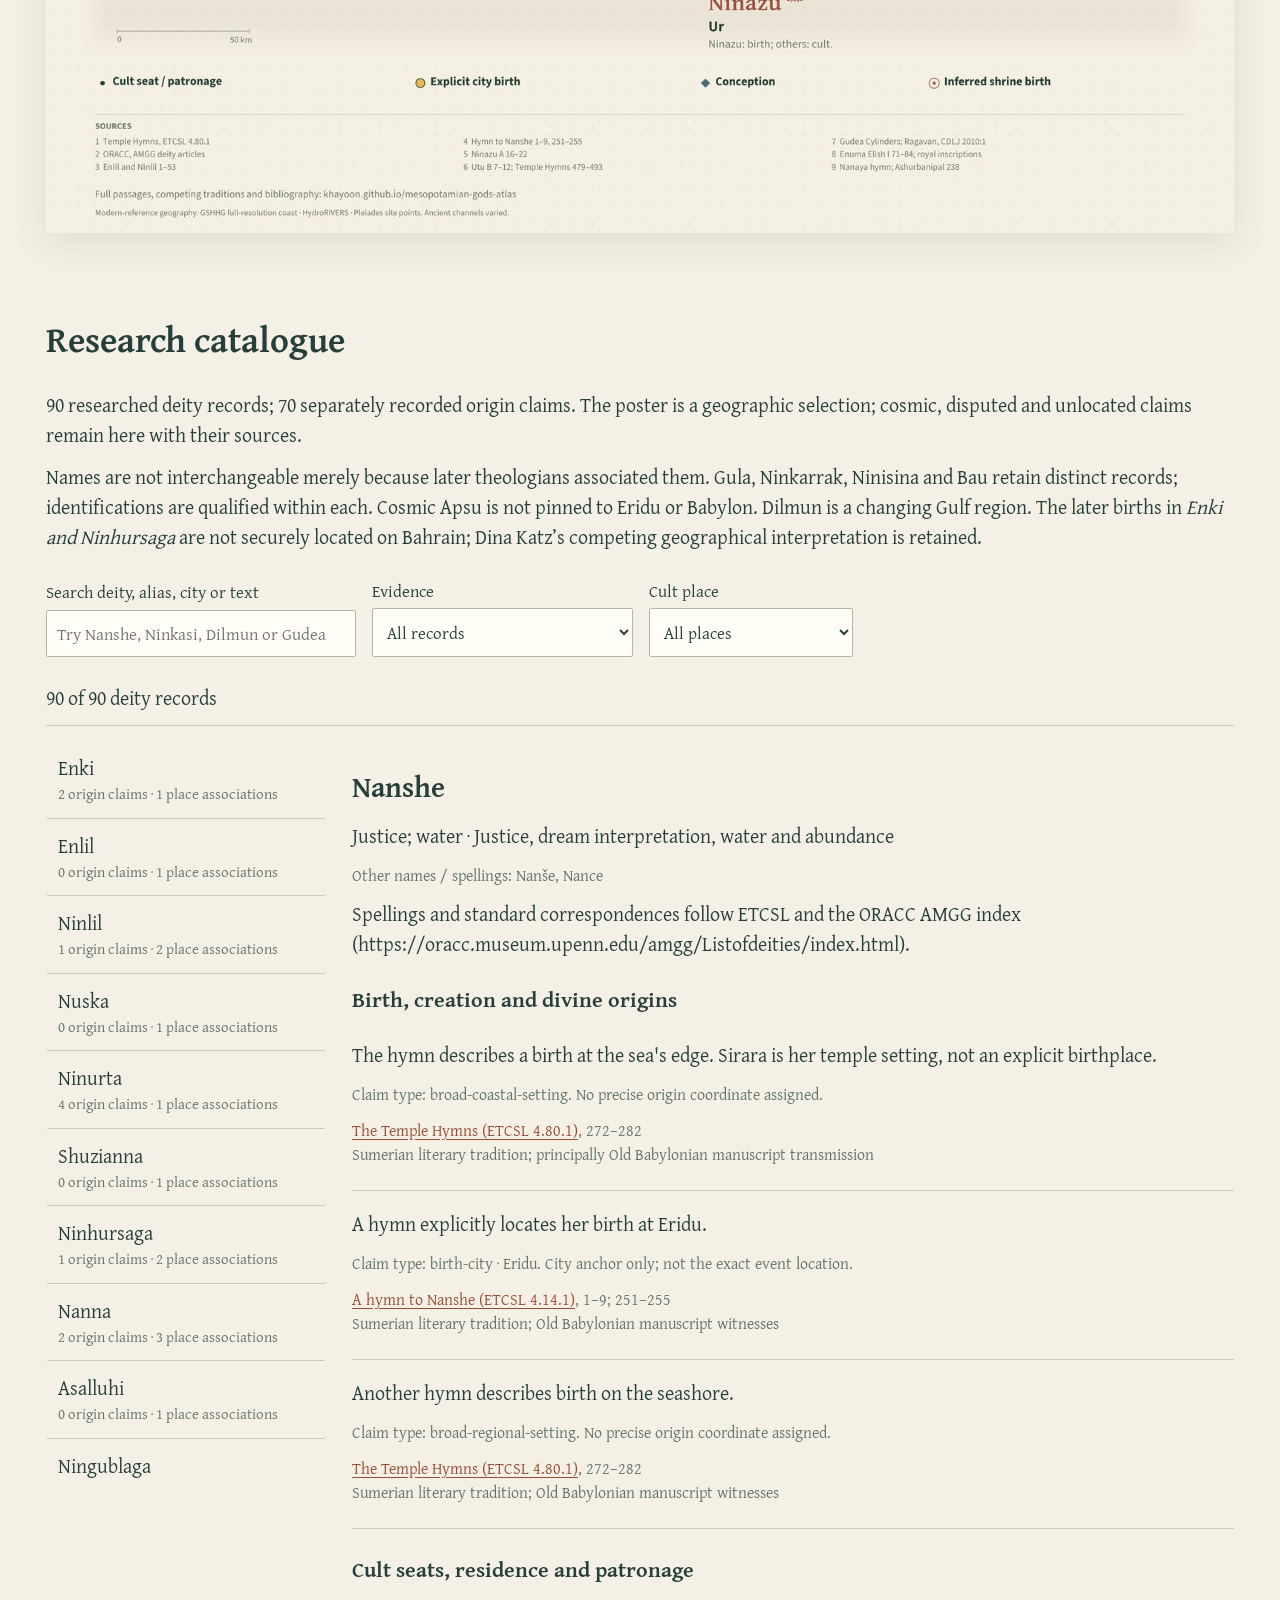
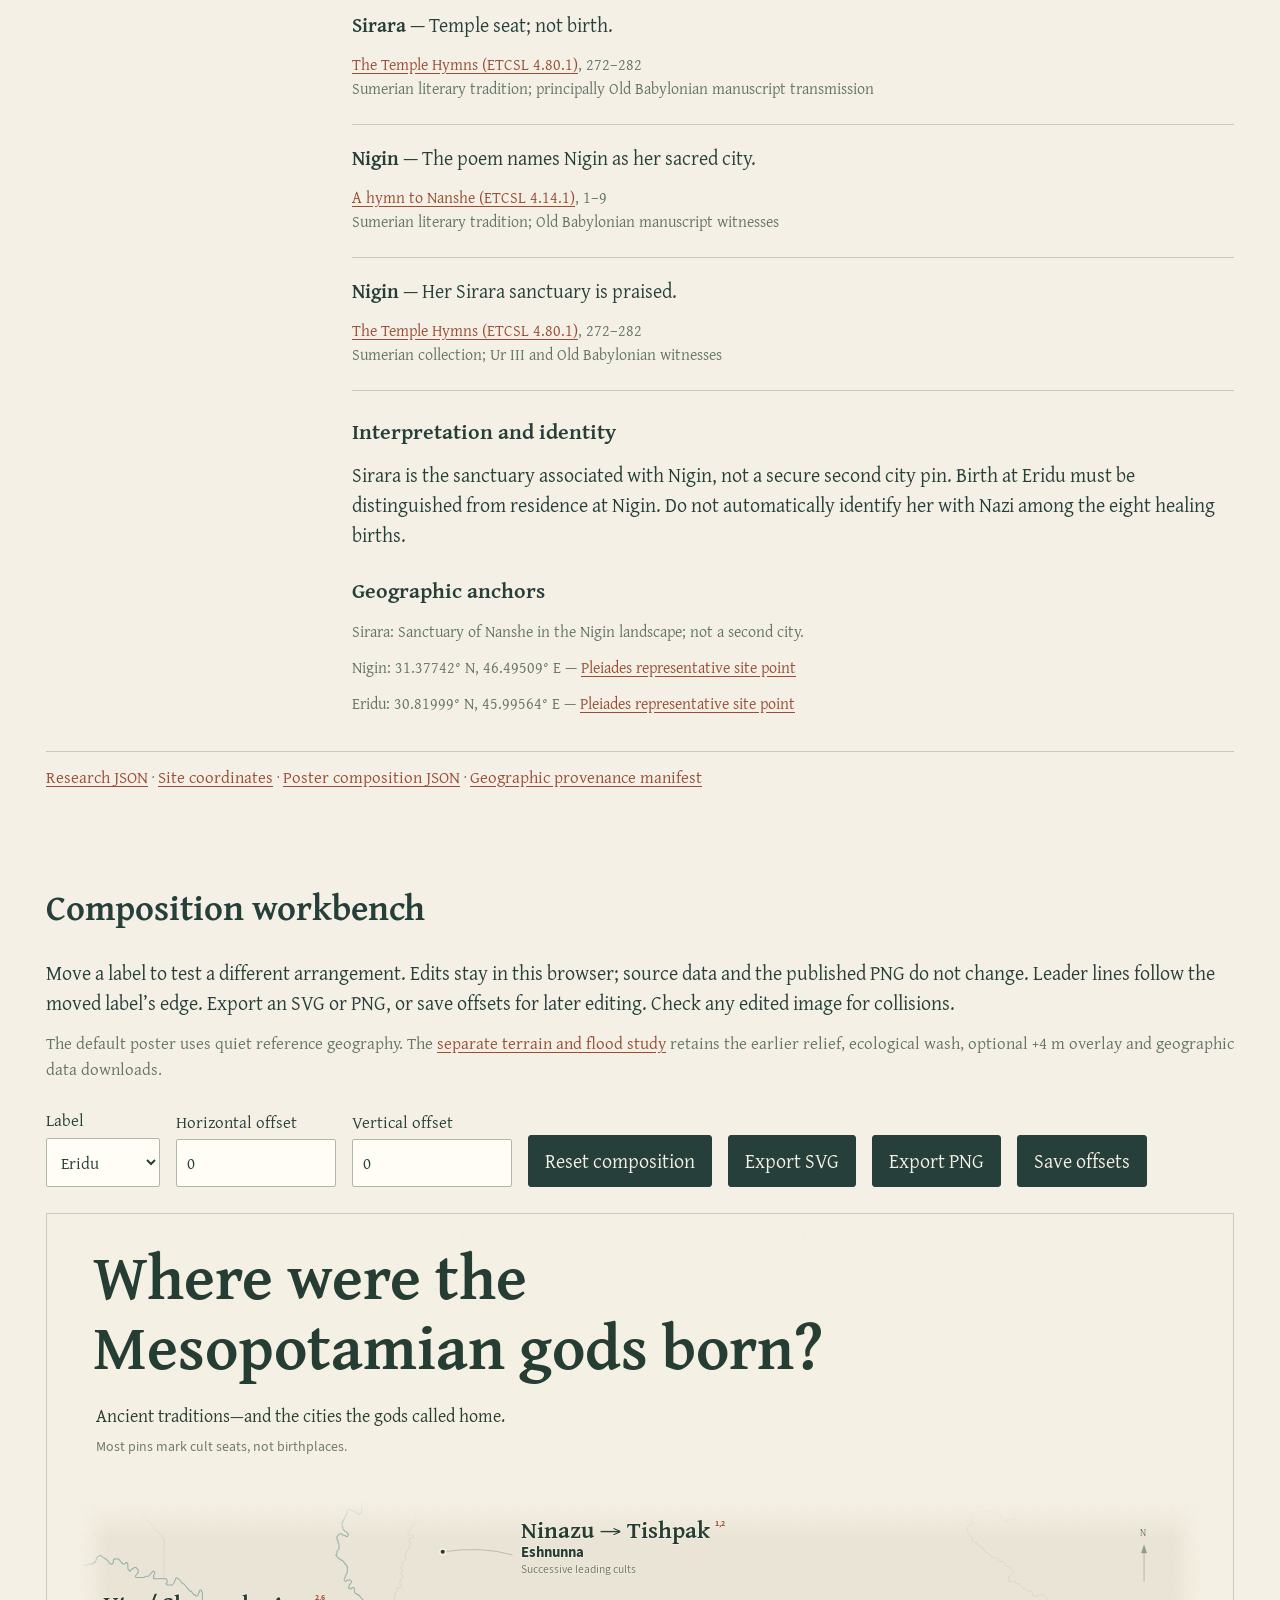
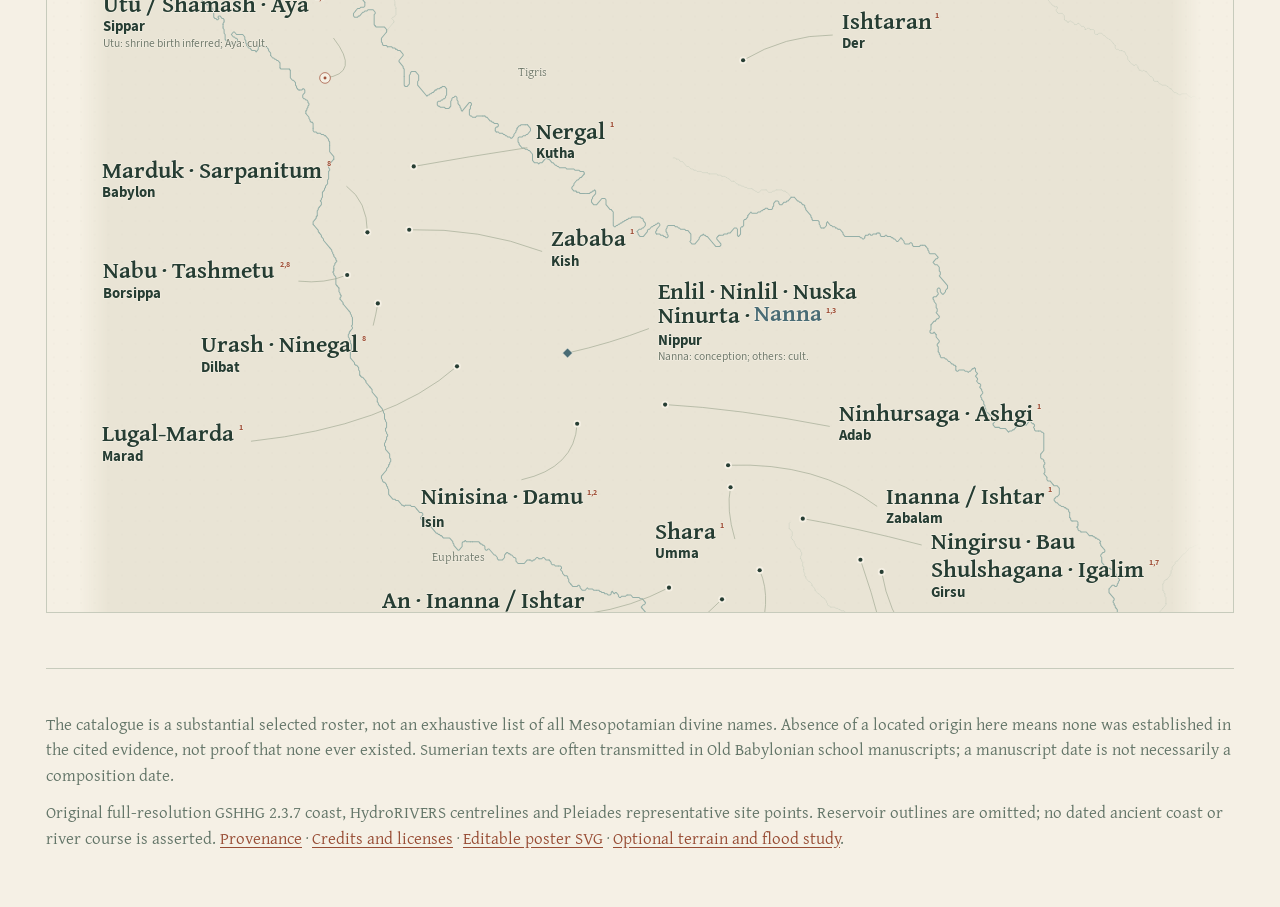
==== commit 5a17c4d9: "Recompose the poster with quiet geography and individual curved callouts" ====
--- a/docs/index.html
+++ b/docs/index.html
@@ -16,10 +16,8 @@
 <p class="downloads"><a href="data/research.json" download>Research JSON</a> · <a href="data/cities.json" download>Site coordinates</a> · <a href="data/poster-layout.json" download>Poster composition JSON</a> · <a href="data/geography-manifest.json">Geographic provenance manifest</a></p>
 </section>
 <section id="composition"><h2>Composition workbench</h2><p>Move a label to test a different arrangement. Edits stay in this browser; source data and the published PNG do not change. Leader lines follow the moved label’s edge. Export an SVG or PNG, or save offsets for later editing. Check any edited image for collisions.</p>
-<p>The translucent coastal overlay is a <strong>+4 m EGM2008 elevation scenario on modern terrain</strong>, calculated at DeltaDTM’s native one-arcsecond spacing (about 30 m) with Gulf connectivity. It is not a dated ancient shoreline: sedimentation, subsidence, ancient channels and historical sea levels are not reconstructed. EGM2008 is a geoid reference, not a local mean-sea-level measurement. The green wash describes the broad alluvial plain and marsh region, not a period-specific wetland extent.</p>
-<p class="downloads"><a href="data/flood-manifest.json">Flood method, uncertainty & source hashes</a> · <a href="data/flood-4m-native.tif" download>Native flood mask GeoTIFF</a> · <a href="data/flood-4m.geojson" download>4 m polygons</a> · Threshold sensitivity: <a href="data/flood-3m.geojson" download>3 m</a> / <a href="data/flood-5m.geojson" download>5 m</a> (not confidence limits) · <a href="data/landscape-manifest.json">Terrain & river provenance</a></p>
-<label class="toggle"><input id="floodToggle" type="checkbox" checked> Show +4 m elevation scenario</label>
+<p class="downloads">The default poster uses quiet reference geography. The <a href="exploration/">separate terrain and flood study</a> retains the earlier relief, ecological wash, optional +4 m overlay and geographic data downloads.</p>
 <div class="controls"><label>Label<select id="label"></select></label><label>Horizontal offset<input id="offsetX" type="number" min="-1500" max="1500" step="10" value="0"></label><label>Vertical offset<input id="offsetY" type="number" min="-1500" max="1500" step="10" value="0"></label><button id="reset">Reset composition</button><button id="svgExport">Export SVG</button><button id="pngExport">Export PNG</button><button id="jsonExport">Save offsets</button></div>
 <p id="exportStatus" role="status"></p><div id="artboard" aria-label="Editable poster preview"></div></section>
-<footer><p>The catalogue is a substantial selected roster, not an exhaustive list of all Mesopotamian divine names. Absence of a located origin here means none was established in the cited evidence, not proof that none ever existed. Sumerian texts are often transmitted in Old Babylonian school manuscripts; a manuscript date is not necessarily a composition date.</p><p>Original full-resolution GSHHG 2.3.7 coast; HydroRIVERS centrelines; Pleiades site points; Ramsar marsh centres; RESOLVE 2017 ecological regions; Mapzen / USGS relief. Reservoir and inland-lake outlines are omitted. The +4 m test derives from DeltaDTM 1.1.1 (Maarten Pronk, CC BY 4.0), produced using Copernicus WorldDEM-30 © DLR e.V. 2010–2014 and © Airbus Defence and Space GmbH 2014–2018, provided under COPERNICUS by the European Union and ESA; all rights reserved. No dated ancient coast or river course is asserted. <a href="https://github.com/Khayoon/mesopotamian-gods-atlas/blob/main/GEO-PROVENANCE.md">Provenance</a> · <a href="https://github.com/Khayoon/mesopotamian-gods-atlas/blob/main/CREDITS.md">Credits and licenses</a> · <a href="mesopotamian-gods.svg" download>Editable poster SVG</a>.</p></footer>
+<footer><p>The catalogue is a substantial selected roster, not an exhaustive list of all Mesopotamian divine names. Absence of a located origin here means none was established in the cited evidence, not proof that none ever existed. Sumerian texts are often transmitted in Old Babylonian school manuscripts; a manuscript date is not necessarily a composition date.</p><p>Original full-resolution GSHHG 2.3.7 coast, HydroRIVERS centrelines and Pleiades representative site points. Reservoir outlines are omitted; no dated ancient coast or river course is asserted. <a href="https://github.com/Khayoon/mesopotamian-gods-atlas/blob/main/GEO-PROVENANCE.md">Provenance</a> · <a href="https://github.com/Khayoon/mesopotamian-gods-atlas/blob/main/CREDITS.md">Credits and licenses</a> · <a href="mesopotamian-gods.svg" download>Editable poster SVG</a> · <a href="exploration/">Optional terrain and flood study</a>.</p></footer>
 </main><script src="app.js" defer></script></html>
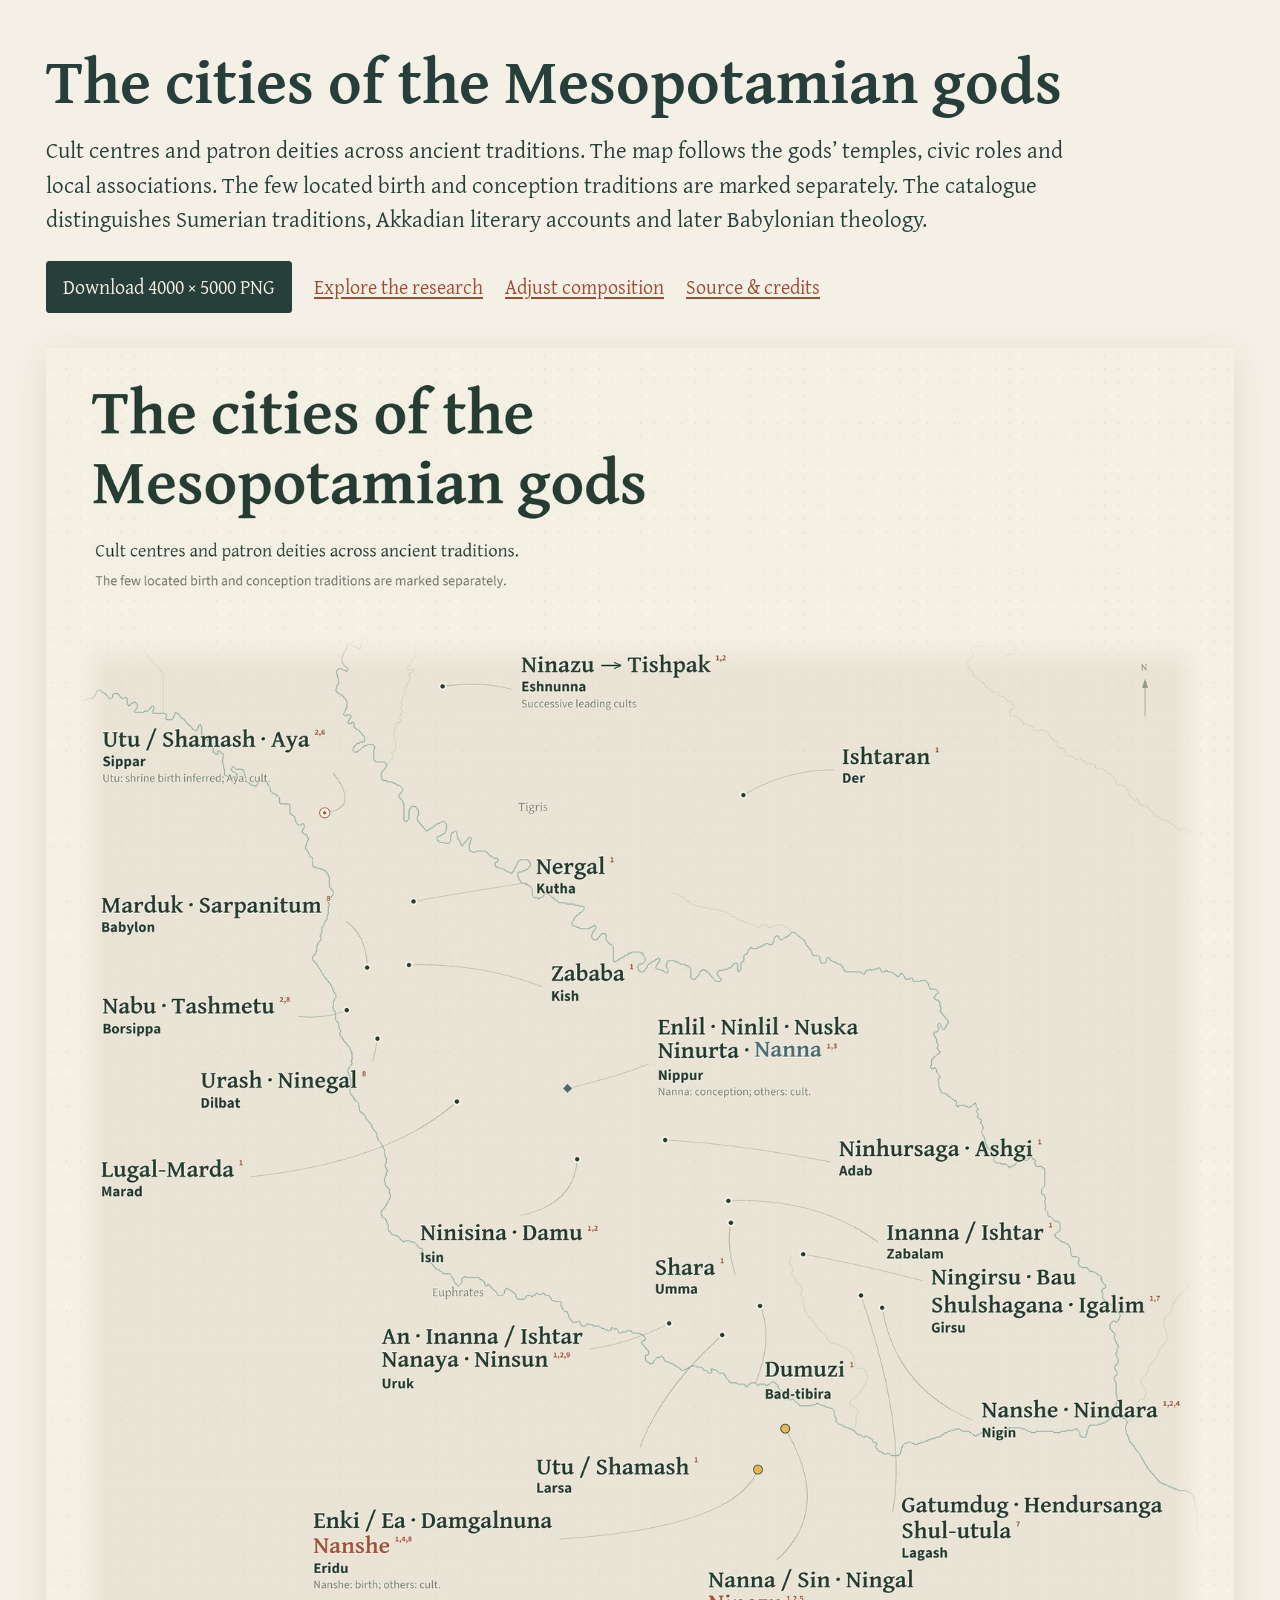
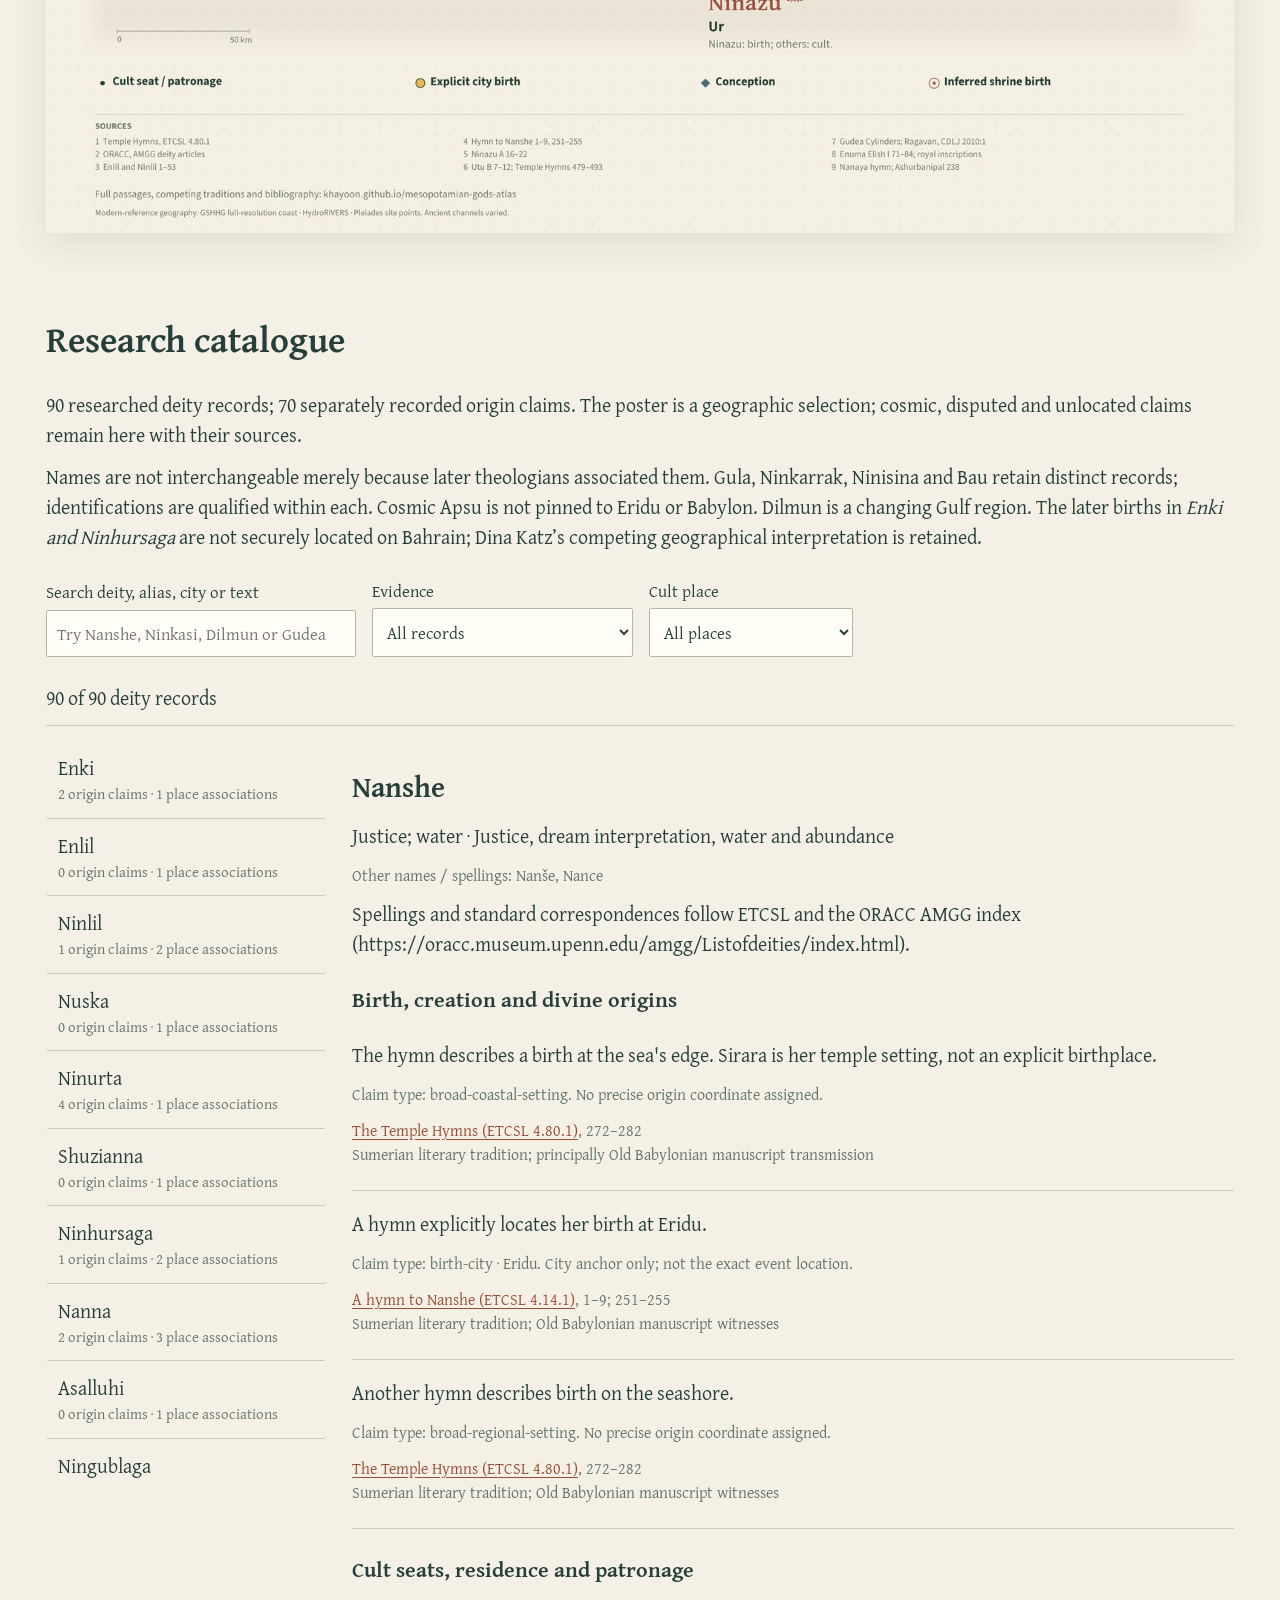
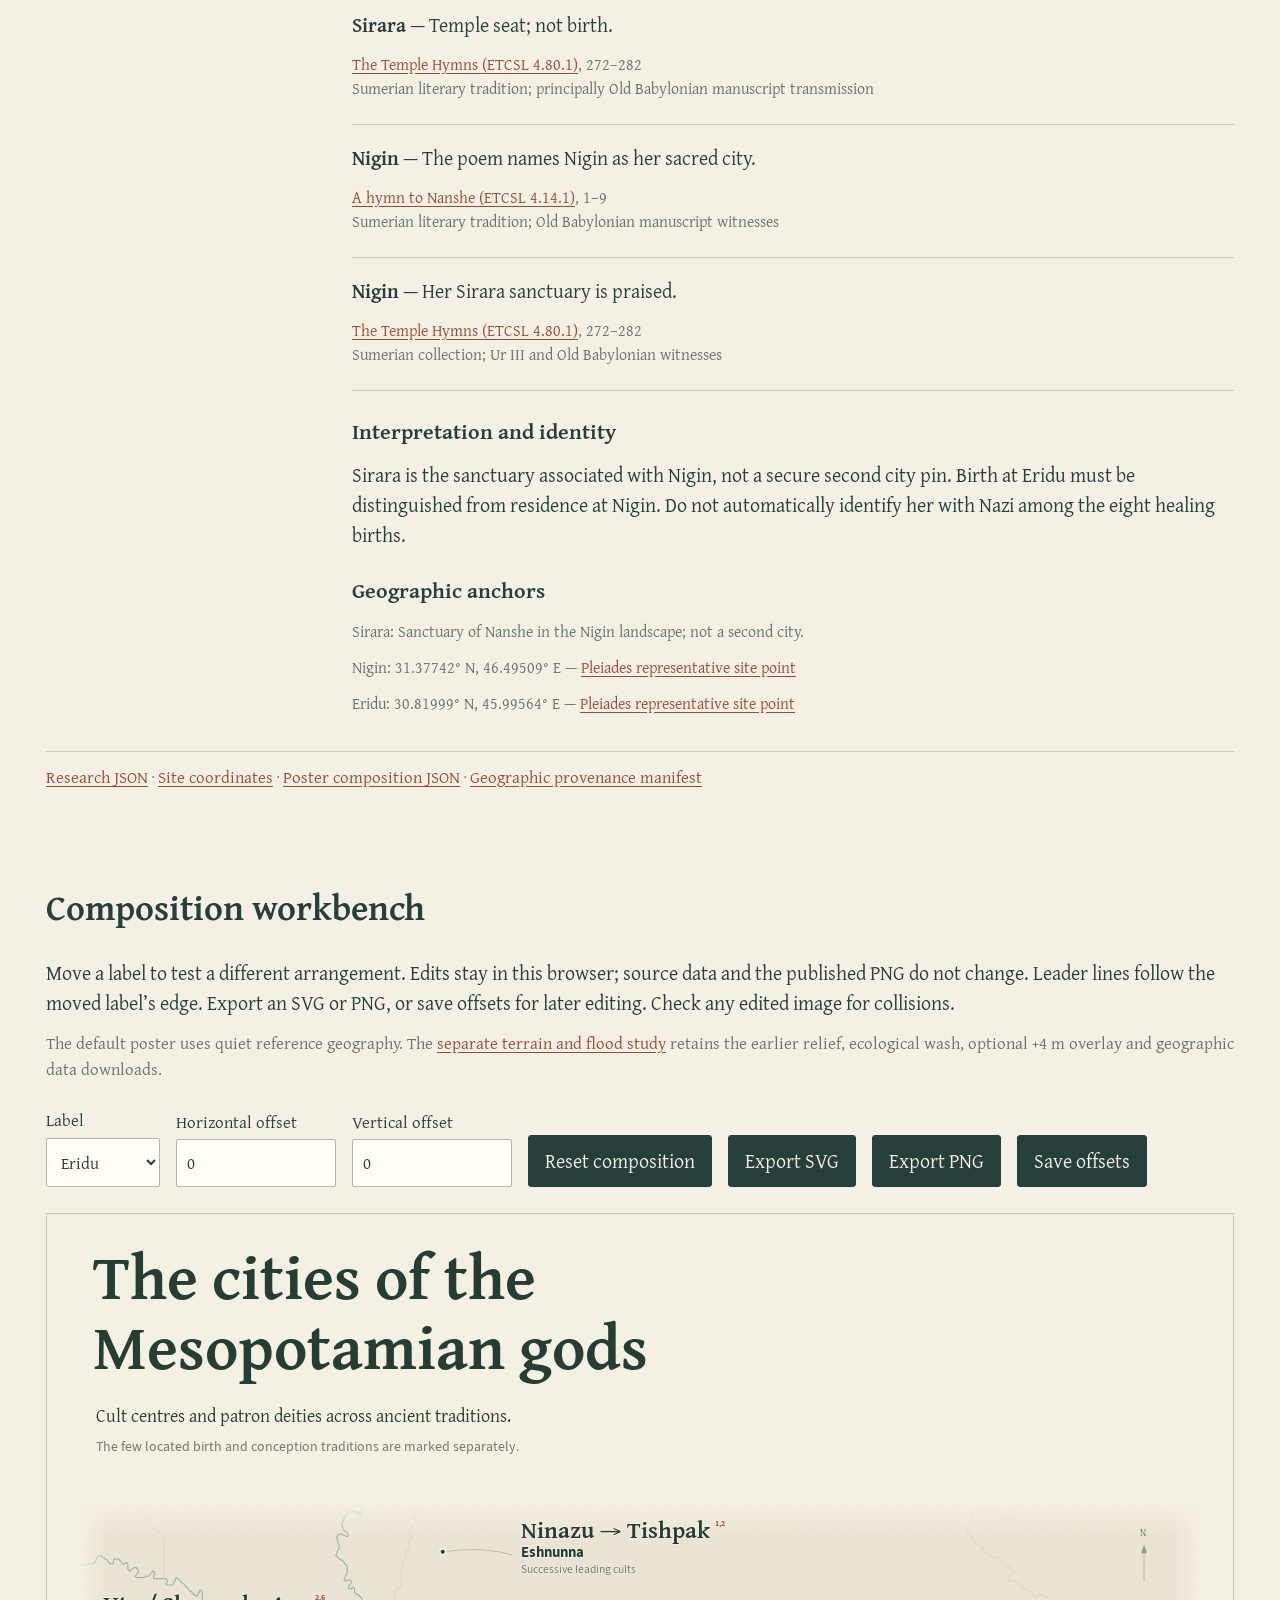
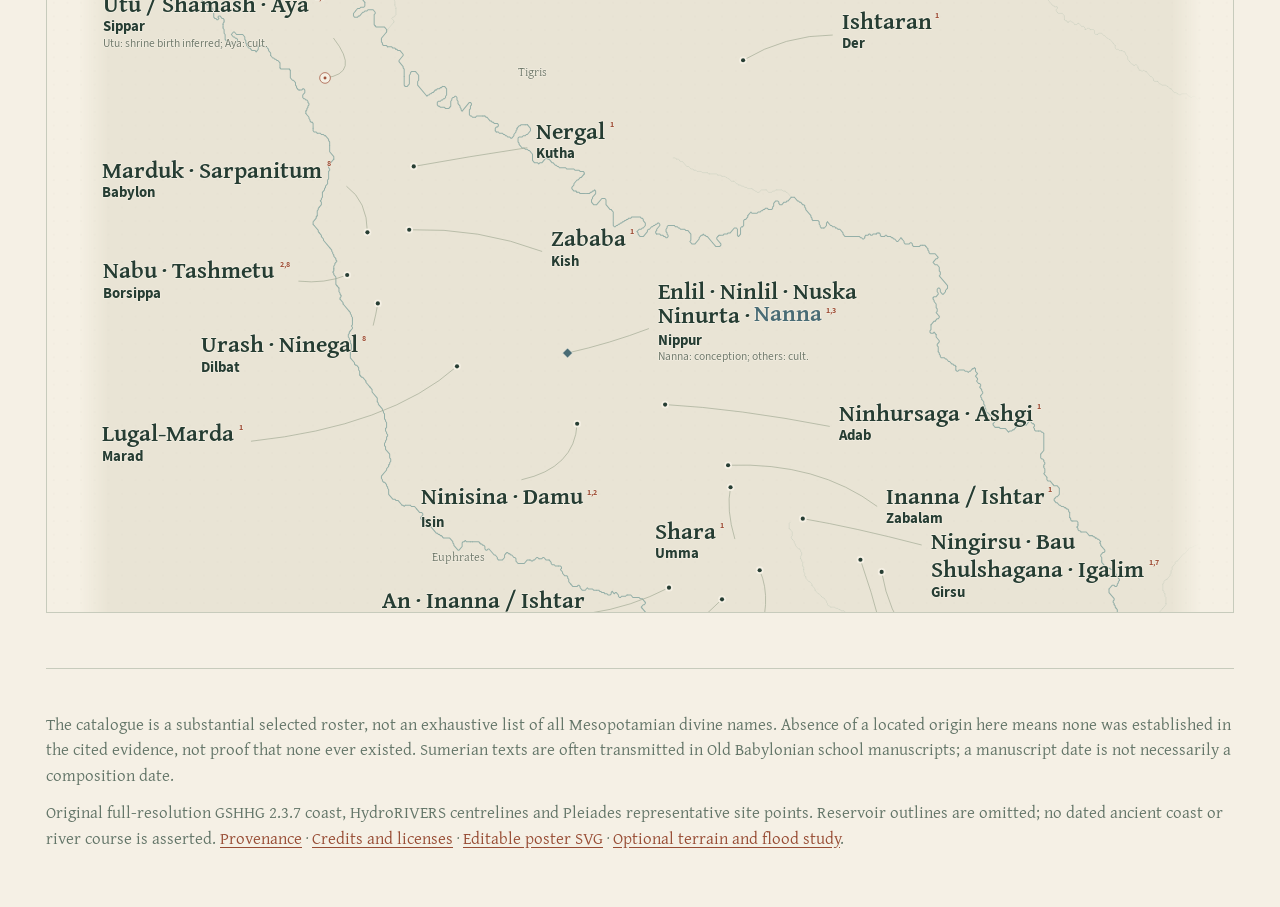
==== commit 31c7a725: "Lead with cult cities in the poster title and companion" ====
--- a/docs/index.html
+++ b/docs/index.html
@@ -1,11 +1,11 @@
 <!doctype html>
 <html lang="en"><meta charset="utf-8"><meta name="viewport" content="width=device-width,initial-scale=1">
-<title>Where were the Mesopotamian gods born?</title>
-<meta name="description" content="A downloadable scholarly map of Mesopotamian divine birth traditions and cult cities, with a sourced research catalogue.">
+<title>The cities of the Mesopotamian gods</title>
+<meta name="description" content="A scholarly map of Mesopotamian cult centres and patron deities, with the few located divine-origin traditions distinguished and a sourced research catalogue.">
 <link rel="stylesheet" href="style.css">
 <main>
-<h1>Where were the Mesopotamian gods born?</h1>
-<p class="intro">Ancient birth traditions—and the cities the gods called home. Most map pins are <strong>cult seats, not birthplaces</strong>. The sources distinguish local Sumerian traditions, Akkadian literary accounts and later Babylonian theology.</p>
+<h1>The cities of the Mesopotamian gods</h1>
+<p class="intro">Cult centres and patron deities across ancient traditions. The map follows the gods’ temples, civic roles and local associations. The few located birth and conception traditions are marked separately. The catalogue distinguishes Sumerian traditions, Akkadian literary accounts and later Babylonian theology.</p>
 <nav aria-label="Downloads and research"><a class="button" href="mesopotamian-gods.png" download>Download 4000 × 5000 PNG</a><a href="#research">Explore the research</a><a href="#composition">Adjust composition</a><a href="https://github.com/Khayoon/mesopotamian-gods-atlas">Source & credits</a></nav>
 <a href="mesopotamian-gods.png" aria-label="Open the full resolution poster"><img class="poster" src="poster-preview.jpg" width="1600" height="2000" alt="Portrait map of lower Mesopotamia showing deity cult cities, with separate markers for Nanshe born at Eridu, Ninazu born at Ur, Nanna conceived at Nippur and Utu's inferred Sippar shrine birth."></a>
 <section id="research"><h2>Research catalogue</h2>
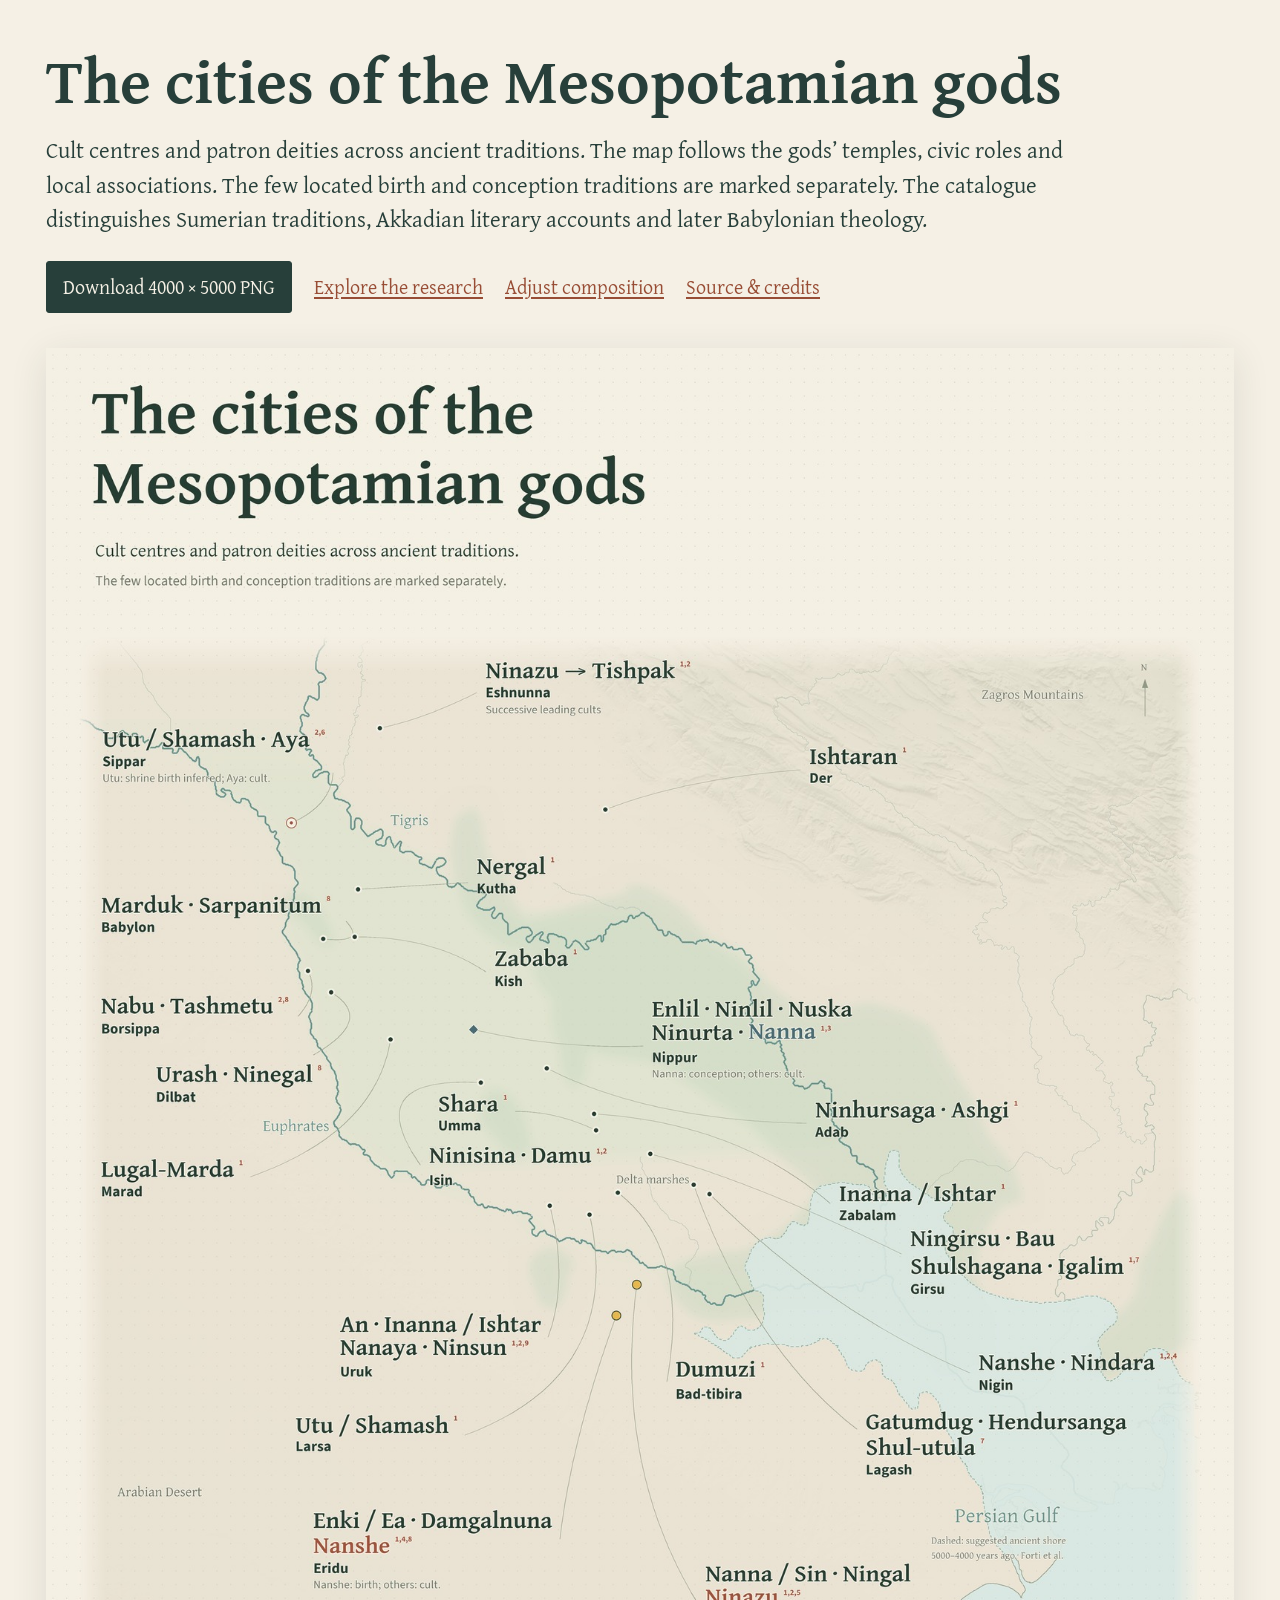
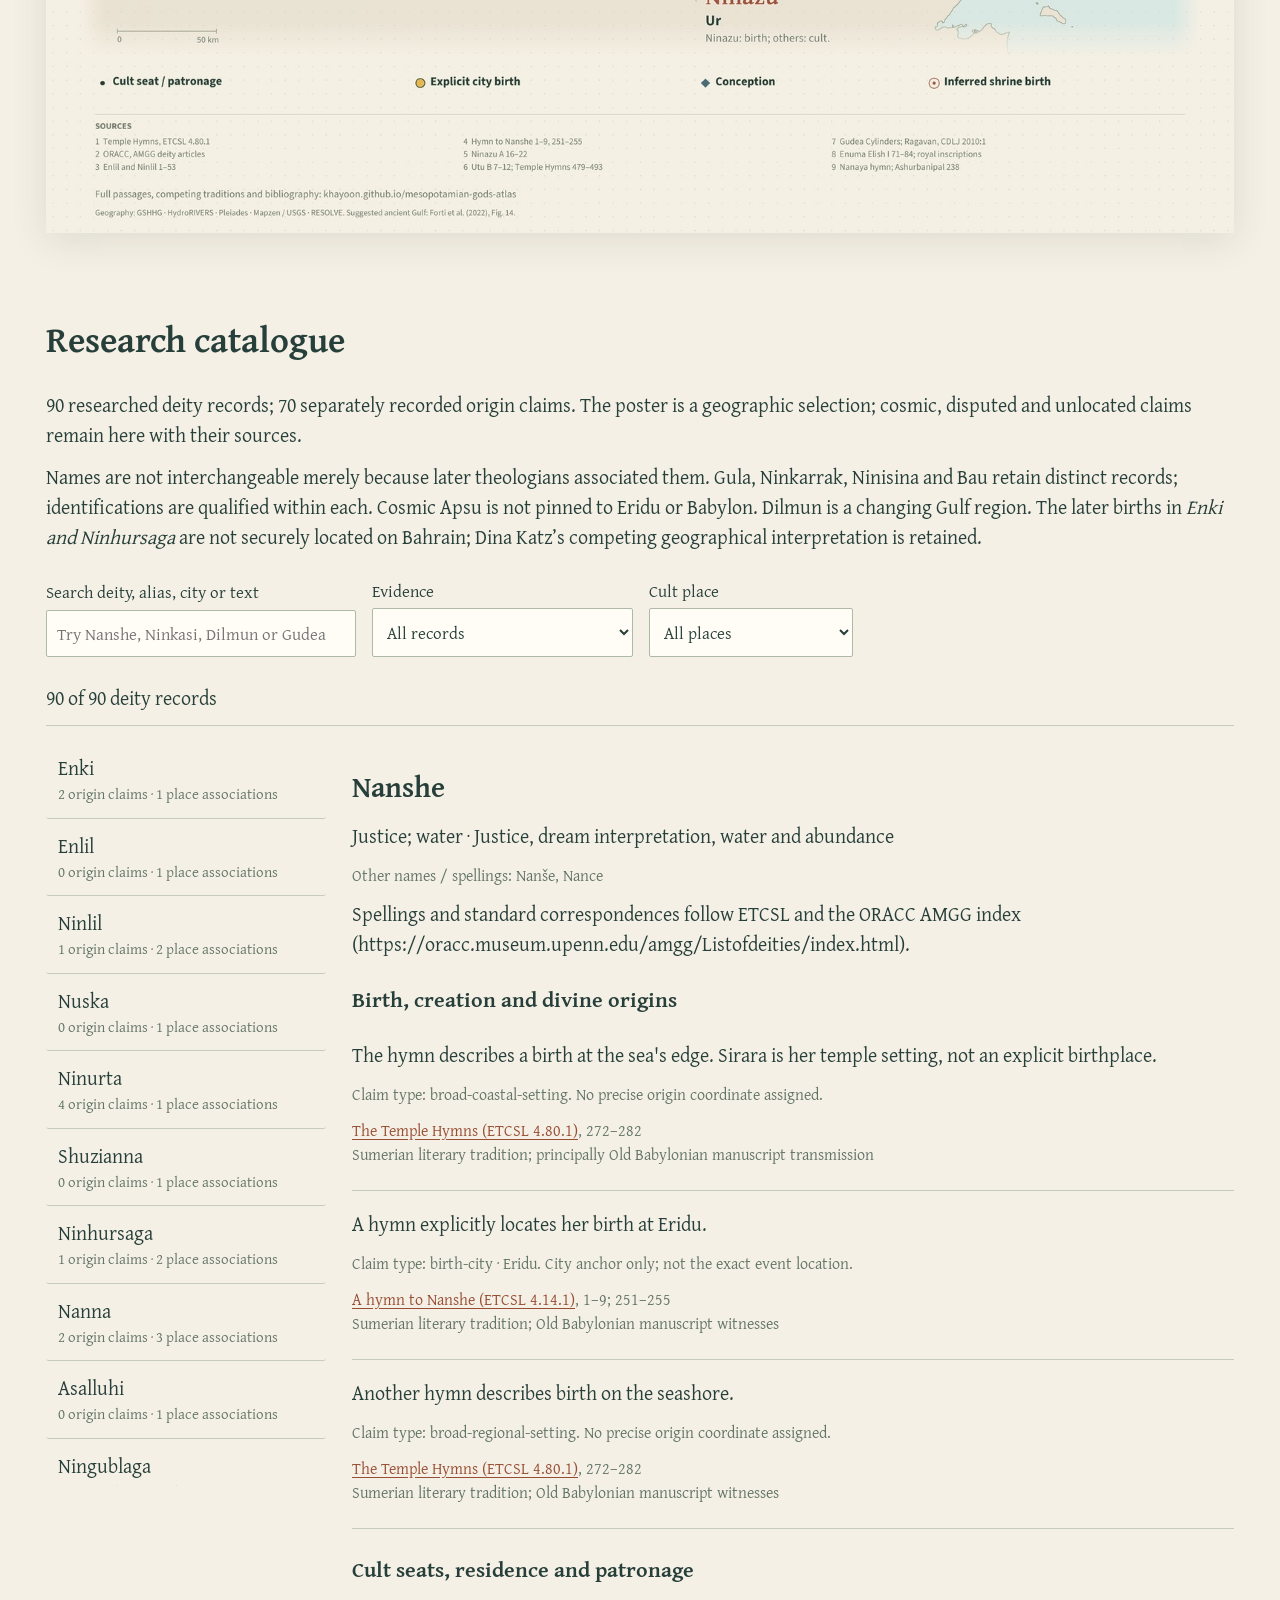
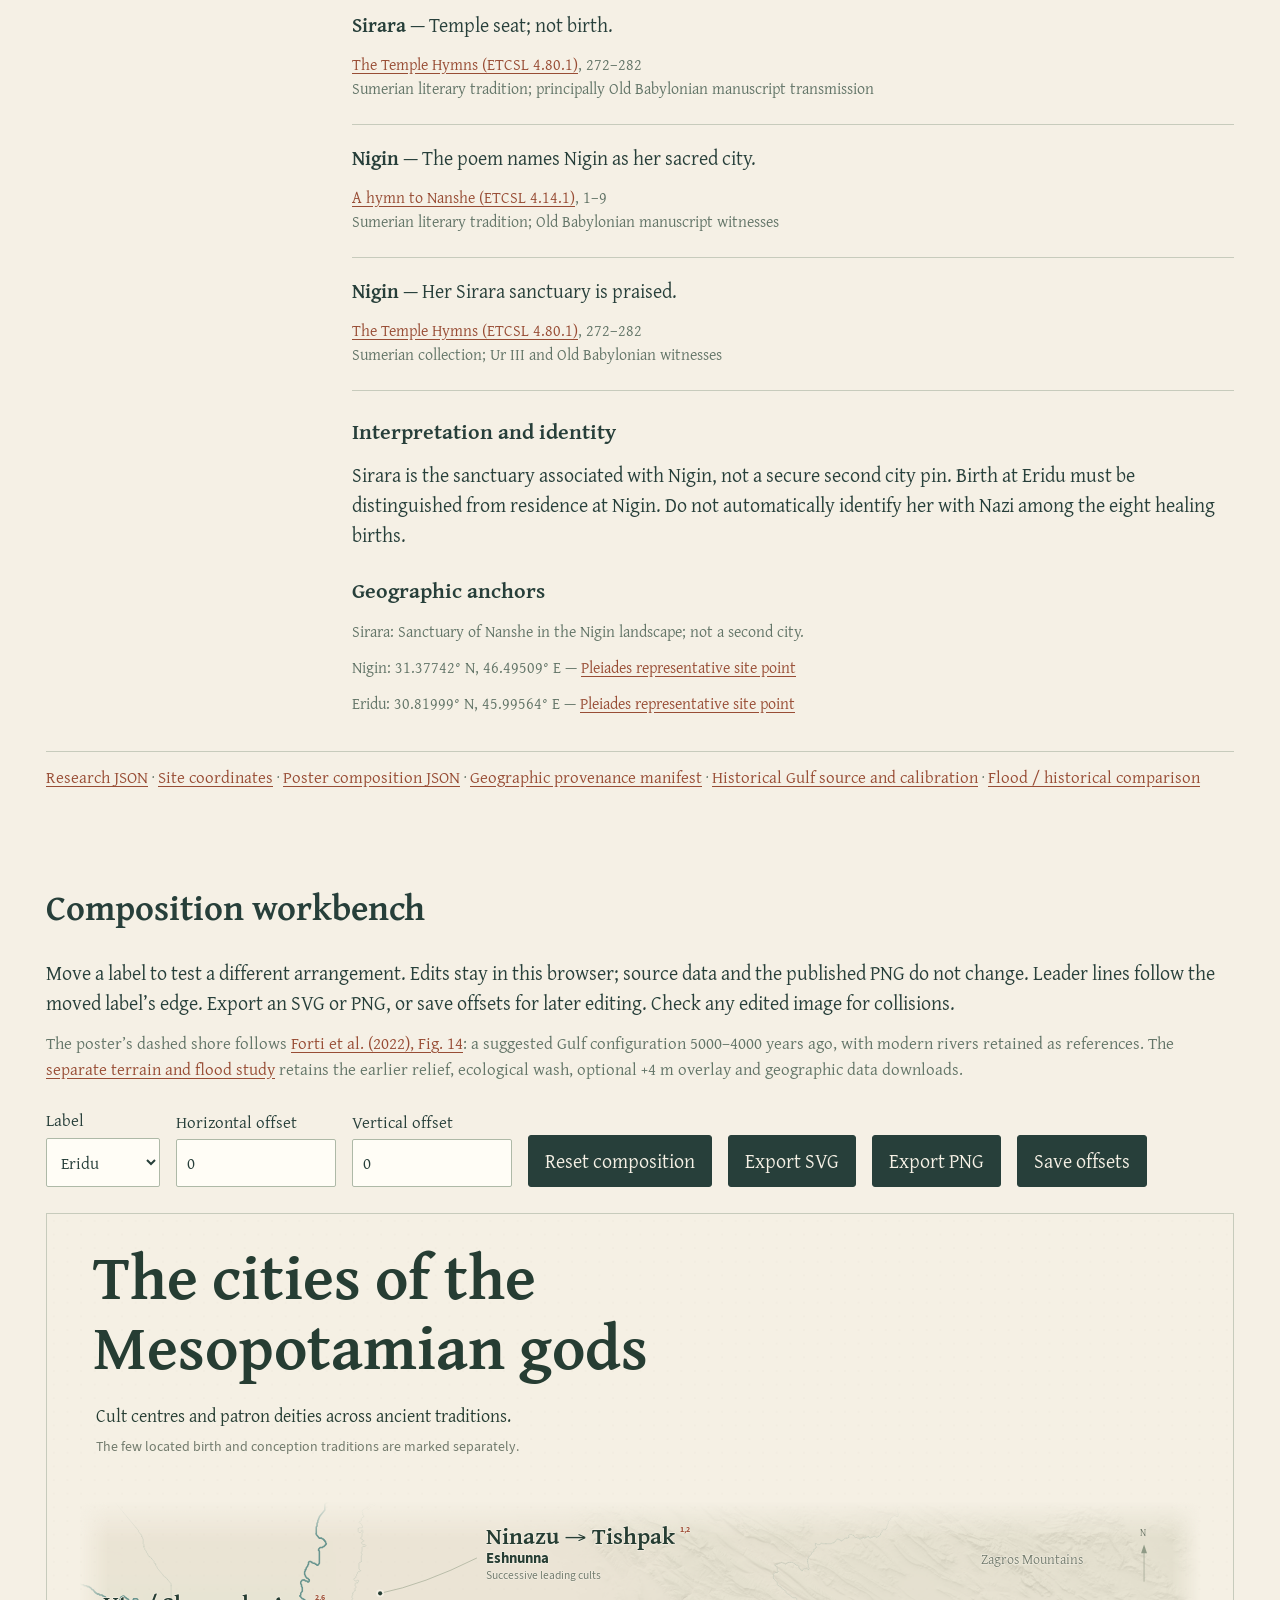
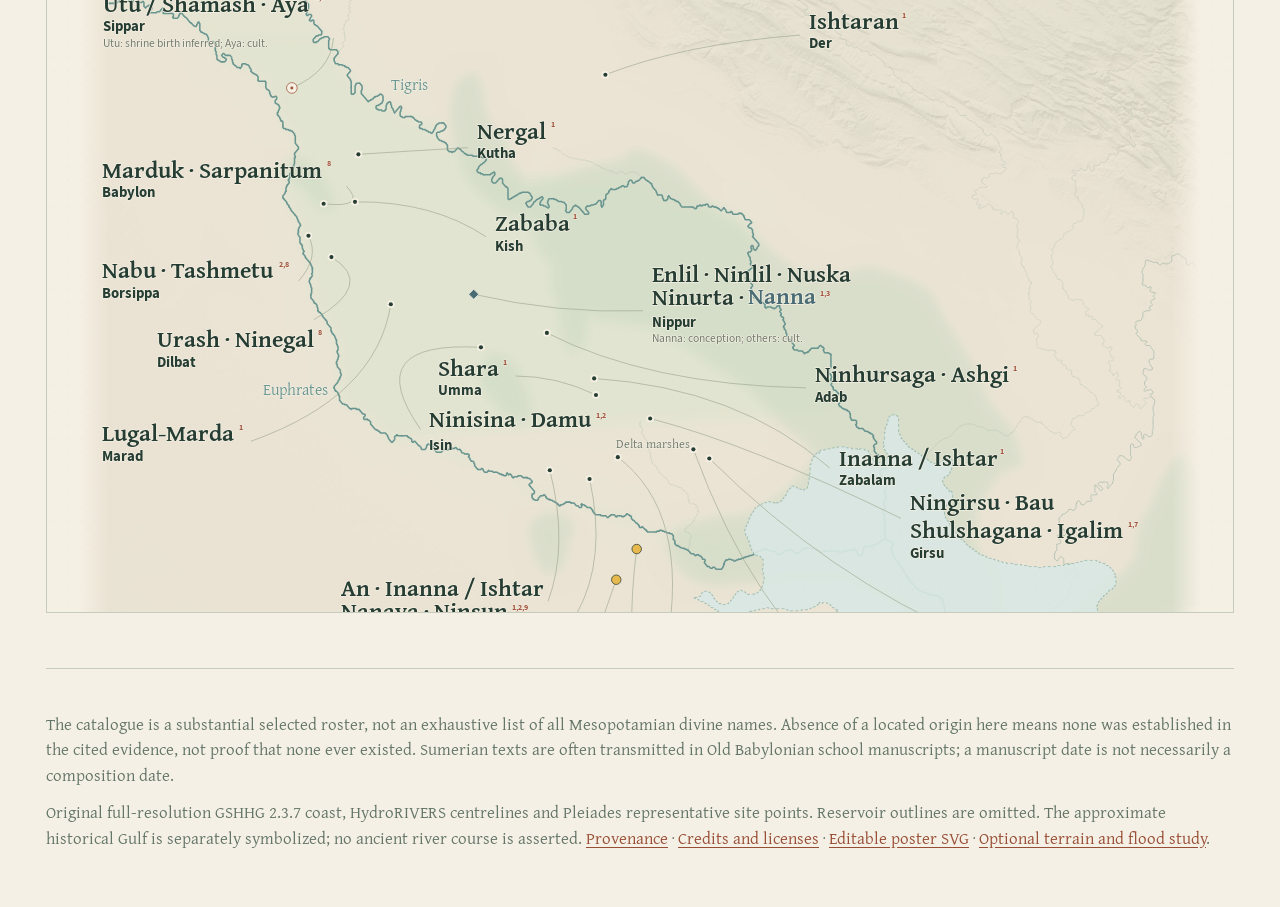
==== commit 5e4d462a: "Add sourced ancient Gulf reconstruction distinct from modern flood scenario" ====
--- a/docs/index.html
+++ b/docs/index.html
@@ -13,11 +13,11 @@
 <p>Names are not interchangeable merely because later theologians associated them. Gula, Ninkarrak, Ninisina and Bau retain distinct records; identifications are qualified within each. Cosmic Apsu is not pinned to Eridu or Babylon. Dilmun is a changing Gulf region. The later births in <em>Enki and Ninhursaga</em> are not securely located on Bahrain; Dina Katz’s competing geographical interpretation is retained.</p>
 <div class="filters"><label>Search deity, alias, city or text<input id="search" type="search" placeholder="Try Nanshe, Ninkasi, Dilmun or Gudea"></label><label>Evidence<select id="evidence"><option value="all">All records</option><option value="origins">With origin traditions</option><option value="birth">Explicit city birth</option><option value="cosmic">Cosmic or unlocated origins</option><option value="seats">With cult / patronage evidence</option></select></label><label>Cult place<select id="city"><option value="all">All places</option></select></label></div>
 <p id="resultCount" aria-live="polite"></p><div class="catalogue"><div id="results" role="list"></div><article id="detail" aria-live="polite"><p>Select a deity to inspect the sources.</p></article></div>
-<p class="downloads"><a href="data/research.json" download>Research JSON</a> · <a href="data/cities.json" download>Site coordinates</a> · <a href="data/poster-layout.json" download>Poster composition JSON</a> · <a href="data/geography-manifest.json">Geographic provenance manifest</a></p>
+<p class="downloads"><a href="data/research.json" download>Research JSON</a> · <a href="data/cities.json" download>Site coordinates</a> · <a href="data/poster-layout.json" download>Poster composition JSON</a> · <a href="data/geography-manifest.json">Geographic provenance manifest</a> · <a href="data/palaeogulf-manifest.json">Historical Gulf source and calibration</a> · <a href="data/coastal-comparison.json">Flood / historical comparison</a></p>
 </section>
 <section id="composition"><h2>Composition workbench</h2><p>Move a label to test a different arrangement. Edits stay in this browser; source data and the published PNG do not change. Leader lines follow the moved label’s edge. Export an SVG or PNG, or save offsets for later editing. Check any edited image for collisions.</p>
-<p class="downloads">The default poster uses quiet reference geography. The <a href="exploration/">separate terrain and flood study</a> retains the earlier relief, ecological wash, optional +4 m overlay and geographic data downloads.</p>
+<p class="downloads">The poster’s dashed shore follows <a href="https://doi.org/10.1017/qua.2022.22">Forti et al. (2022), Fig. 14</a>: a suggested Gulf configuration 5000–4000 years ago, with modern rivers retained as references. The <a href="exploration/">separate terrain and flood study</a> retains the earlier relief, ecological wash, optional +4 m overlay and geographic data downloads.</p>
 <div class="controls"><label>Label<select id="label"></select></label><label>Horizontal offset<input id="offsetX" type="number" min="-1500" max="1500" step="10" value="0"></label><label>Vertical offset<input id="offsetY" type="number" min="-1500" max="1500" step="10" value="0"></label><button id="reset">Reset composition</button><button id="svgExport">Export SVG</button><button id="pngExport">Export PNG</button><button id="jsonExport">Save offsets</button></div>
 <p id="exportStatus" role="status"></p><div id="artboard" aria-label="Editable poster preview"></div></section>
-<footer><p>The catalogue is a substantial selected roster, not an exhaustive list of all Mesopotamian divine names. Absence of a located origin here means none was established in the cited evidence, not proof that none ever existed. Sumerian texts are often transmitted in Old Babylonian school manuscripts; a manuscript date is not necessarily a composition date.</p><p>Original full-resolution GSHHG 2.3.7 coast, HydroRIVERS centrelines and Pleiades representative site points. Reservoir outlines are omitted; no dated ancient coast or river course is asserted. <a href="https://github.com/Khayoon/mesopotamian-gods-atlas/blob/main/GEO-PROVENANCE.md">Provenance</a> · <a href="https://github.com/Khayoon/mesopotamian-gods-atlas/blob/main/CREDITS.md">Credits and licenses</a> · <a href="mesopotamian-gods.svg" download>Editable poster SVG</a> · <a href="exploration/">Optional terrain and flood study</a>.</p></footer>
+<footer><p>The catalogue is a substantial selected roster, not an exhaustive list of all Mesopotamian divine names. Absence of a located origin here means none was established in the cited evidence, not proof that none ever existed. Sumerian texts are often transmitted in Old Babylonian school manuscripts; a manuscript date is not necessarily a composition date.</p><p>Original full-resolution GSHHG 2.3.7 coast, HydroRIVERS centrelines and Pleiades representative site points. Reservoir outlines are omitted. The approximate historical Gulf is separately symbolized; no ancient river course is asserted. <a href="https://github.com/Khayoon/mesopotamian-gods-atlas/blob/main/GEO-PROVENANCE.md">Provenance</a> · <a href="https://github.com/Khayoon/mesopotamian-gods-atlas/blob/main/CREDITS.md">Credits and licenses</a> · <a href="mesopotamian-gods.svg" download>Editable poster SVG</a> · <a href="exploration/">Optional terrain and flood study</a>.</p></footer>
 </main><script src="app.js" defer></script></html>
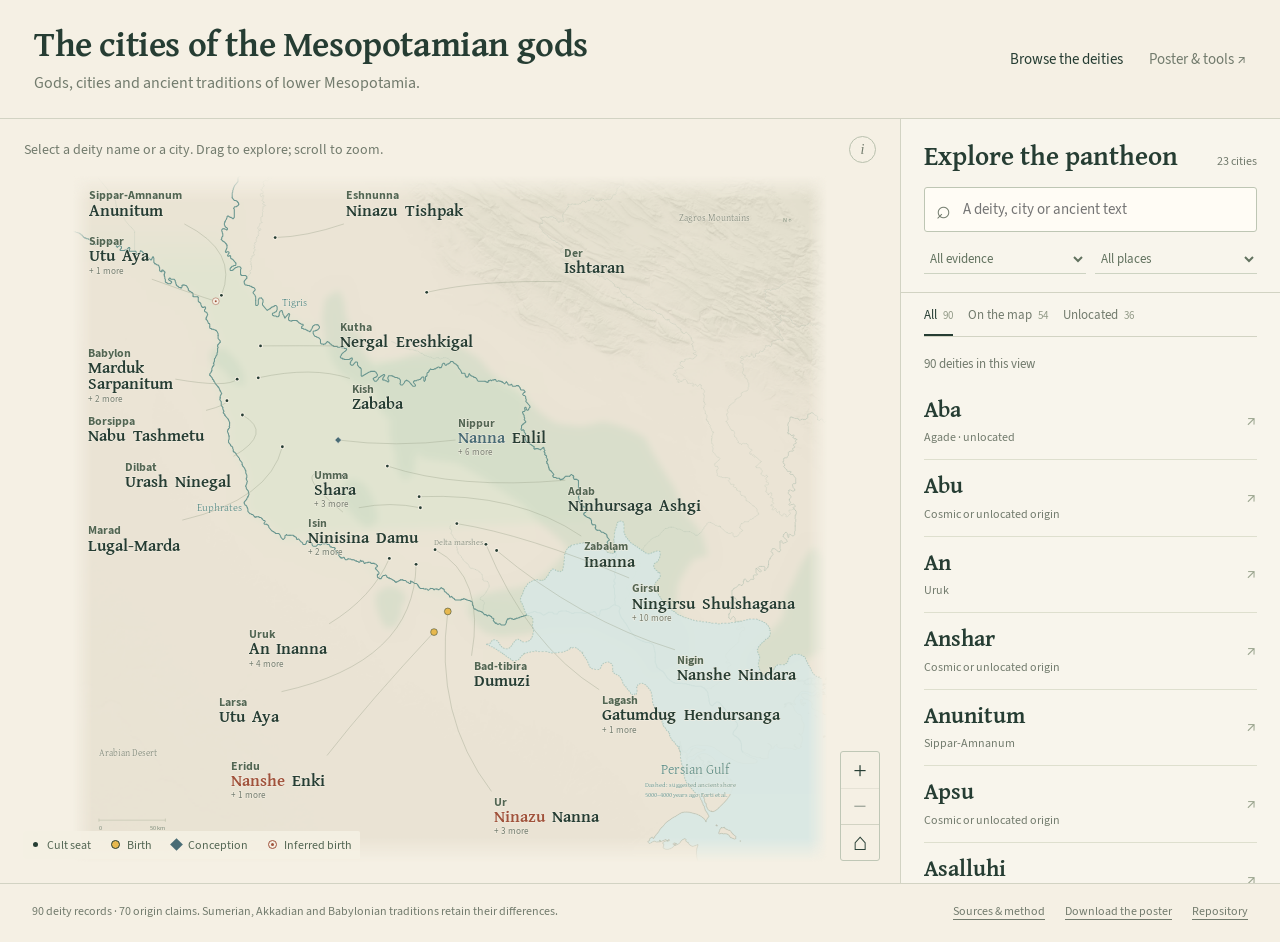
==== commit 5c0abd90: "Make the interactive deity map the primary experience" ====
--- a/docs/index.html
+++ b/docs/index.html
@@ -1,23 +1,24 @@
 <!doctype html>
-<html lang="en"><meta charset="utf-8"><meta name="viewport" content="width=device-width,initial-scale=1">
+<html lang="en"><head>
+<meta charset="utf-8"><meta name="viewport" content="width=device-width,initial-scale=1">
 <title>The cities of the Mesopotamian gods</title>
-<meta name="description" content="A scholarly map of Mesopotamian cult centres and patron deities, with the few located divine-origin traditions distinguished and a sourced research catalogue.">
-<link rel="stylesheet" href="style.css">
-<main>
-<h1>The cities of the Mesopotamian gods</h1>
-<p class="intro">Cult centres and patron deities across ancient traditions. The map follows the gods’ temples, civic roles and local associations. The few located birth and conception traditions are marked separately. The catalogue distinguishes Sumerian traditions, Akkadian literary accounts and later Babylonian theology.</p>
-<nav aria-label="Downloads and research"><a class="button" href="mesopotamian-gods.png" download>Download 4000 × 5000 PNG</a><a href="#research">Explore the research</a><a href="#composition">Adjust composition</a><a href="https://github.com/Khayoon/mesopotamian-gods-atlas">Source & credits</a></nav>
-<a href="mesopotamian-gods.png" aria-label="Open the full resolution poster"><img class="poster" src="poster-preview.jpg" width="1600" height="2000" alt="Portrait map of lower Mesopotamia showing deity cult cities, with separate markers for Nanshe born at Eridu, Ninazu born at Ur, Nanna conceived at Nippur and Utu's inferred Sippar shrine birth."></a>
-<section id="research"><h2>Research catalogue</h2>
-<p id="totals"></p>
-<p>Names are not interchangeable merely because later theologians associated them. Gula, Ninkarrak, Ninisina and Bau retain distinct records; identifications are qualified within each. Cosmic Apsu is not pinned to Eridu or Babylon. Dilmun is a changing Gulf region. The later births in <em>Enki and Ninhursaga</em> are not securely located on Bahrain; Dina Katz’s competing geographical interpretation is retained.</p>
-<div class="filters"><label>Search deity, alias, city or text<input id="search" type="search" placeholder="Try Nanshe, Ninkasi, Dilmun or Gudea"></label><label>Evidence<select id="evidence"><option value="all">All records</option><option value="origins">With origin traditions</option><option value="birth">Explicit city birth</option><option value="cosmic">Cosmic or unlocated origins</option><option value="seats">With cult / patronage evidence</option></select></label><label>Cult place<select id="city"><option value="all">All places</option></select></label></div>
-<p id="resultCount" aria-live="polite"></p><div class="catalogue"><div id="results" role="list"></div><article id="detail" aria-live="polite"><p>Select a deity to inspect the sources.</p></article></div>
-<p class="downloads"><a href="data/research.json" download>Research JSON</a> · <a href="data/cities.json" download>Site coordinates</a> · <a href="data/poster-layout.json" download>Poster composition JSON</a> · <a href="data/geography-manifest.json">Geographic provenance manifest</a> · <a href="data/palaeogulf-manifest.json">Historical Gulf source and calibration</a> · <a href="data/coastal-comparison.json">Flood / historical comparison</a></p>
+<meta name="description" content="Explore an interactive map of the Mesopotamian gods. Select a deity or city to discover ancient traditions, cult associations and precisely cited sources.">
+<link rel="stylesheet" href="style.css"><script src="app.js" defer></script>
+</head><body>
+<header class="site-header"><div><h1>The cities of the Mesopotamian gods</h1><p>Gods, cities and ancient traditions of lower Mesopotamia.</p></div><nav aria-label="Main navigation"><a href="#browse" id="browseLink">Browse the deities</a><a href="poster.html">Poster &amp; tools ↗</a></nav></header>
+<main><div class="atlas-shell">
+<section class="map-stage" aria-label="Interactive deity map">
+ <div class="map-instruction"><span id="mapHint">Select a deity name or a city. Drag to explore; scroll to zoom.</span><button id="helpToggle" aria-expanded="false" aria-controls="mapHelp" aria-label="About this map">i</button></div>
+ <div id="mapHelp" class="map-help" hidden><h2>Reading the map</h2><p>Most markers identify cult seats and patronage. The few located birth, conception and inferred shrine-birth traditions have separate symbols. Select a name to read the evidence.</p><p>The dashed Gulf shore follows Forti et al.’s suggested configuration 5000–4000 years ago. Rivers and relief are modern references. Ancient channels and marshes varied.</p><p>Cosmic or geographically unknown origins remain browsable beside the map, with no invented pin.</p><a href="https://github.com/Khayoon/mesopotamian-gods-atlas/blob/main/GEO-PROVENANCE.md">Geographic sources and limits</a></div>
+ <div id="liveMap" role="status" aria-label="Loading the map"><p class="loading">Loading the river plain…</p></div>
+ <div class="map-controls" aria-label="Map controls"><button id="zoomIn" aria-label="Zoom in">+</button><button id="zoomOut" aria-label="Zoom out">−</button><button id="resetView" aria-label="Show the whole map">⌂</button></div>
+ <div class="map-key" aria-label="Map legend"><span><i class="key-cult"></i>Cult seat</span><span><i class="key-birth"></i>Birth</span><span><i class="key-conception"></i>Conception</span><span><i class="key-inferred"></i>Inferred birth</span></div>
+ <p id="mapStatus" class="sr-only" aria-live="polite"></p>
 </section>
-<section id="composition"><h2>Composition workbench</h2><p>Move a label to test a different arrangement. Edits stay in this browser; source data and the published PNG do not change. Leader lines follow the moved label’s edge. Export an SVG or PNG, or save offsets for later editing. Check any edited image for collisions.</p>
-<p class="downloads">The poster’s dashed shore follows <a href="https://doi.org/10.1017/qua.2022.22">Forti et al. (2022), Fig. 14</a>: a suggested Gulf configuration 5000–4000 years ago, with modern rivers retained as references. The <a href="exploration/">separate terrain and flood study</a> retains the earlier relief, ecological wash, optional +4 m overlay and geographic data downloads.</p>
-<div class="controls"><label>Label<select id="label"></select></label><label>Horizontal offset<input id="offsetX" type="number" min="-1500" max="1500" step="10" value="0"></label><label>Vertical offset<input id="offsetY" type="number" min="-1500" max="1500" step="10" value="0"></label><button id="reset">Reset composition</button><button id="svgExport">Export SVG</button><button id="pngExport">Export PNG</button><button id="jsonExport">Save offsets</button></div>
-<p id="exportStatus" role="status"></p><div id="artboard" aria-label="Editable poster preview"></div></section>
-<footer><p>The catalogue is a substantial selected roster, not an exhaustive list of all Mesopotamian divine names. Absence of a located origin here means none was established in the cited evidence, not proof that none ever existed. Sumerian texts are often transmitted in Old Babylonian school manuscripts; a manuscript date is not necessarily a composition date.</p><p>Original full-resolution GSHHG 2.3.7 coast, HydroRIVERS centrelines and Pleiades representative site points. Reservoir outlines are omitted. The approximate historical Gulf is separately symbolized; no ancient river course is asserted. <a href="https://github.com/Khayoon/mesopotamian-gods-atlas/blob/main/GEO-PROVENANCE.md">Provenance</a> · <a href="https://github.com/Khayoon/mesopotamian-gods-atlas/blob/main/CREDITS.md">Credits and licenses</a> · <a href="mesopotamian-gods.svg" download>Editable poster SVG</a> · <a href="exploration/">Optional terrain and flood study</a>.</p></footer>
-</main><script src="app.js" defer></script></html>
+<aside class="research-panel" id="browse" aria-label="Deities and ancient sources">
+ <div class="panel-top"><div class="panel-heading"><h2>Explore the pantheon</h2><span id="rosterCount"></span></div><label for="search" class="sr-only">Search deity, alias, city or ancient text</label><div class="search-wrap"><span aria-hidden="true">⌕</span><input id="search" type="search" placeholder="A deity, city or ancient text" autocomplete="off"></div><div class="filters"><label><span class="sr-only">Evidence</span><select id="evidence" aria-label="Filter evidence"><option value="all">All evidence</option><option value="origins">Origin traditions</option><option value="birth">Explicit city births</option><option value="cosmic">Cosmic / unlocated origins</option><option value="seats">Cult associations</option></select></label><label><span class="sr-only">Associated place</span><select id="city" aria-label="Filter associated place"><option value="all">All places</option></select></label></div></div>
+ <div class="panel-scroll" id="panelScroll"><div id="browseView"><div class="scope-tabs" aria-label="Geographic coverage"><button data-scope="all" aria-pressed="true">All <span id="allCount">90</span></button><button data-scope="mapped" aria-pressed="false">On the map <span id="mappedCount"></span></button><button data-scope="unlocated" aria-pressed="false">Unlocated <span id="unlocatedCount"></span></button></div><div id="cityIntro"></div><p id="resultCount" class="result-count" role="status">Loading the catalogue…</p><div id="results" aria-label="Deity results"></div><p class="catalogue-note">Names and later identifications are distinguished in each entry. A cult city is not a birthplace.</p></div><article id="detail" hidden></article></div>
+</aside></div>
+<footer class="site-footer"><p><span id="totals">90 deity records with ancient texts and scholarship.</span> Sumerian, Akkadian and Babylonian traditions retain their differences.</p><div><a href="about.html">Sources &amp; method</a><a href="poster.html">Download the poster</a><a href="https://github.com/Khayoon/mesopotamian-gods-atlas">Repository</a></div></footer>
+<noscript><p class="fallback">This interactive map needs JavaScript. <a href="mesopotamian-gods.png">View the poster</a> or <a href="data/research.json">download the research data</a>.</p></noscript>
+</main></body></html>
--- a/docs/style.css
+++ b/docs/style.css
@@ -1,3 +1,12 @@
-@font-face{font-family:Gentium;src:url(vendor/GentiumPlus-Regular.ttf)}@font-face{font-family:Gentium;src:url(vendor/GentiumPlus-Bold.ttf);font-weight:700}
-:root{color-scheme:light;--paper:#f5f0e5;--ink:#273f3a;--muted:#637568;--line:#c7cbbc;--rust:#984d35}*{box-sizing:border-box}html{scroll-behavior:smooth}body{margin:0;background:var(--paper);color:var(--ink);font:20px/1.5 Gentium,Georgia,serif}main{max-width:1240px;margin:auto;padding:45px 26px}h1{font-size:clamp(38px,5vw,66px);line-height:1.1;margin:0 0 18px}h2{font-size:36px;line-height:1.2}h3{font-size:29px;margin-bottom:10px}h4{font-size:22px;margin:24px 0 6px}p{margin:12px 0}a{color:var(--rust);text-underline-offset:3px}nav{display:flex;gap:22px;align-items:center;flex-wrap:wrap;margin:24px 0 35px}.button,button{border:1px solid var(--ink);padding:10px 16px;background:var(--ink);color:var(--paper);text-decoration:none;border-radius:3px;font:inherit;cursor:pointer}.poster{display:block;width:100%;height:auto;box-shadow:0 8px 35px #28392f1c}section{padding-top:54px;scroll-margin-top:20px}.intro{font-size:23px;max-width:1030px}.filters,.controls{display:flex;gap:16px;flex-wrap:wrap;margin:26px 0;align-items:end}label{display:flex;flex-direction:column;gap:5px;font-size:17px}input,select{font:inherit;background:#fffdf6;border:1px solid #aeb9a7;padding:10px;border-radius:2px;color:var(--ink)}#search{min-width:310px}#offsetX,#offsetY{width:160px}.catalogue{display:grid;grid-template-columns:280px 1fr;gap:26px;border-top:1px solid var(--line);border-bottom:1px solid var(--line);min-height:480px}#results{max-height:760px;overflow:auto;padding:15px 0}#results button{display:block;width:100%;text-align:left;background:none;color:var(--ink);border:0;border-bottom:1px solid var(--line);padding:12px}#results button[aria-current=true]{background:#e4e8dc}#results small{display:block;color:var(--muted);font-size:15px}#detail{padding:10px 0 24px;overflow-wrap:anywhere}#detail .claim{padding:6px 0 12px;border-bottom:1px solid var(--line)}.meta{font-size:16px;color:var(--muted)}.downloads,footer{font-size:17px;color:var(--muted)}#artboard{border:1px solid var(--line);max-height:1000px;overflow:auto;background:#e1e2d7}#artboard svg{display:block;width:100%;height:auto}#artboard g[data-city]{cursor:grab}footer{border-top:1px solid var(--line);padding-top:30px;margin-top:55px}button:focus-visible,a:focus-visible,input:focus-visible,select:focus-visible{outline:3px solid #a77b38;outline-offset:3px}@media(max-width:740px){main{padding:24px 15px}.catalogue{grid-template-columns:1fr}#results{max-height:260px}.filters>*{width:100%}#search{min-width:0}nav{gap:15px}body{font-size:18px}.intro{font-size:20px}}
-.toggle{display:inline-flex;flex-direction:row;align-items:center;gap:10px}.toggle input{width:18px;height:18px}
+@font-face{font-family:Gentium;src:url(vendor/GentiumPlus-Regular.ttf)}@font-face{font-family:Gentium;src:url(vendor/GentiumPlus-Bold.ttf);font-weight:700}@font-face{font-family:SourceSans;src:url(vendor/SourceSans3-Regular.ttf)}@font-face{font-family:SourceSans;src:url(vendor/SourceSans3-Bold.ttf);font-weight:700}
+:root{color-scheme:light;--paper:#f5f0e4;--ink:#263d33;--muted:#727b6d;--line:#d2d3c3;--rust:#a0523b;--water:#68958f;--gold:#e7b84e;--blue:#496c75}*{box-sizing:border-box}body{margin:0;background:var(--paper);color:var(--ink);font:17px/1.5 SourceSans,Arial,sans-serif}button,input,select{font:inherit;color:inherit}a{color:var(--rust);text-underline-offset:4px}button{cursor:pointer;border:0;background:none}button:disabled{cursor:default;opacity:.45}button:focus-visible,a:focus-visible,input:focus-visible,select:focus-visible,summary:focus-visible{outline:3px solid #b88d40;outline-offset:4px}h1,h2,h3,h4{font-family:Gentium,Georgia,serif}p{margin:0 0 15px}[hidden]{display:none!important}
+.site-header{display:flex;justify-content:space-between;align-items:center;gap:28px;padding:24px 34px 23px;border-bottom:1px solid var(--line)}h1{font-size:clamp(27px,2.8vw,42px);font-weight:700;line-height:1.08;margin:0 0 8px;letter-spacing:-.4px}.site-header p{margin:0;color:var(--muted);font-size:16px}.site-header nav{display:flex;gap:26px;flex-shrink:0;font-size:15px}.site-header nav a{color:var(--ink);text-decoration:none}.site-header nav a:hover{text-decoration:underline}.site-header nav a:last-child{color:var(--muted)}
+.atlas-shell{display:grid;grid-template-columns:minmax(0,1fr) 380px;height:calc(100svh - 135px);min-height:600px;max-height:1160px;border-bottom:1px solid var(--line)}.map-stage{position:relative;overflow:hidden;background:var(--paper);min-width:0}.map-instruction{position:absolute;z-index:3;left:24px;right:24px;top:17px;display:flex;align-items:center;justify-content:space-between;gap:14px;font-size:14px;color:var(--muted);pointer-events:none}.map-instruction button{pointer-events:auto;border:1px solid #b9c1ae;border-radius:50%;width:27px;height:27px;font-family:Georgia,serif;font-style:italic;flex-shrink:0;background:var(--paper)}#liveMap{height:100%;width:100%}#liveMap svg{display:block;width:100%;height:100%;touch-action:none;cursor:grab;user-select:none}#liveMap svg.is-dragging{cursor:grabbing}.loading{position:absolute;top:44%;width:100%;text-align:center;color:var(--muted)}.map-help{position:absolute;z-index:6;right:22px;top:58px;width:335px;max-width:calc(100% - 44px);padding:22px;background:#fcf9f0;border:1px solid var(--line);box-shadow:0 12px 35px #263d3314;font-size:14px}.map-help h2{font-size:26px;margin:0 0 12px}.map-help p{margin:0 0 12px}.map-controls{position:absolute;right:20px;bottom:22px;display:flex;flex-direction:column;border:1px solid #bfc7b6;background:var(--paper);border-radius:3px;overflow:hidden;z-index:3}.map-controls button{width:38px;height:36px;font:24px/1 Georgia,serif}.map-controls button+button{border-top:1px solid var(--line)}.map-controls button:hover{background:#e6e9dd}.map-key{position:absolute;bottom:24px;left:23px;display:flex;flex-wrap:wrap;max-width:calc(100% - 95px);gap:8px 20px;font-size:12px;color:#536653;pointer-events:none}.map-key span{display:flex;align-items:center;gap:7px}.map-key i{display:inline-block;width:9px;height:9px;flex-shrink:0}.key-cult{border:2px solid var(--paper);background:var(--ink);border-radius:50%}.key-birth{background:var(--gold);border:1px solid var(--ink);border-radius:50%}.key-conception{background:var(--blue);transform:rotate(45deg)}.key-inferred{border:1px solid var(--rust);border-radius:50%;position:relative}.key-inferred:after{content:'';position:absolute;width:3px;height:3px;top:2px;left:2px;border-radius:50%;background:var(--rust)}
+.map-city-name{font:700 60px SourceSans,sans-serif;fill:#536653;paint-order:stroke fill;stroke:var(--paper);stroke-width:5px;stroke-linejoin:round}.map-deity-name{font:700 84px Gentium,serif;fill:var(--ink);paint-order:stroke fill;stroke:var(--paper);stroke-width:5px;stroke-linejoin:round}.map-place a{cursor:pointer}.map-place a:hover .map-deity-name,.map-place a:focus .map-deity-name{fill:var(--rust);text-decoration:underline}.map-place a:hover .map-city-name{fill:var(--rust)}.map-place .map-more{font:46px SourceSans,sans-serif;fill:var(--muted);paint-order:stroke fill;stroke:var(--paper);stroke-width:4px}.map-place .leader{stroke:#9ca58f;stroke-width:2;fill:none}.map-place .pin-halo{fill:transparent;stroke:transparent;stroke-width:4}.map-place.is-active .pin-halo{fill:#e7b84e22;stroke:#a77d38}.map-place.is-active .leader{stroke:#718b75;stroke-width:3}.map-place.is-active .map-city-name{fill:var(--ink)}.map-place a.is-selected .map-deity-name{fill:var(--rust);text-decoration:underline}.map-place.is-muted{opacity:.18}.map-place.is-muted:hover{opacity:1}.map-place.is-muted:focus-within{opacity:1}.map-place .claim-birth{fill:var(--rust)}.map-place .claim-conception{fill:var(--blue)}.geo-name{font-family:Gentium,serif;fill:var(--water);paint-order:stroke fill;stroke:var(--paper);stroke-width:3px;pointer-events:none}.geo-name.land{fill:#899080}.map-caption{font:31px SourceSans,sans-serif;fill:#7e8d7c;pointer-events:none}.city-hotspot{cursor:pointer}.city-hotspot:focus{outline:none}.city-hotspot:focus .pin-halo{stroke:#a77d38;stroke-width:6}
+.research-panel{border-left:1px solid var(--line);background:#f8f5ec;display:flex;flex-direction:column;min-height:0;scroll-margin-top:15px}.panel-top{padding:22px 23px 18px;border-bottom:1px solid var(--line)}.panel-heading{display:flex;align-items:baseline;justify-content:space-between;gap:10px}.panel-heading h2{font-size:27px;margin:0 0 17px;line-height:1.1}.panel-heading>span{font-size:12px;color:var(--muted)}.search-wrap{position:relative;display:flex;align-items:center}.search-wrap>span{position:absolute;left:12px;font-size:25px;line-height:1;color:var(--muted)}#search{border:1px solid #bec6b4;background:#fffcf5;padding:10px 10px 10px 38px;width:100%;font-size:15px;border-radius:3px}.filters{display:grid;grid-template-columns:1fr 1fr;gap:9px;margin-top:12px}.filters label{min-width:0}.filters select{width:100%;min-width:0;border:0;border-bottom:1px solid #cdd3c2;background:transparent;font-size:13px;color:#62725f;padding:5px 2px}.panel-scroll{overflow:auto;overscroll-behavior:contain;scrollbar-width:thin;min-height:0;padding:0 23px 24px}.scope-tabs{display:flex;gap:15px;align-items:center;flex-wrap:wrap;border-bottom:1px solid var(--line);margin-bottom:17px}.scope-tabs button{padding:12px 0 10px;font-size:13px;color:var(--muted);border-bottom:2px solid transparent;white-space:nowrap}.scope-tabs button[aria-pressed=true]{color:var(--ink);border-color:var(--ink)}.scope-tabs span{font-size:11px;color:#929a87;margin-left:3px}.result-count{font-size:13px;color:var(--muted);margin-bottom:10px}.deity-row{display:flex;align-items:center;justify-content:space-between;width:100%;text-align:left;border-bottom:1px solid #dedfce;padding:12px 0 13px;gap:10px}.deity-row strong{font:700 23px/1.15 Gentium,serif}.deity-row small{display:block;font-size:12px;color:var(--muted);margin-top:4px}.row-arrow{color:#9ba58f;font-size:17px}.deity-row:hover strong{color:var(--rust)}.deity-row:hover .row-arrow{transform:translateX(3px)}.catalogue-note{font-size:12px;color:var(--muted);margin-top:24px}.city-intro{padding:0 0 12px;border-bottom:1px solid var(--line);margin-bottom:14px}.city-intro h3{font-size:34px;margin:0}.city-intro p{font-size:13px;color:var(--muted);margin:6px 0 0}.text-button{padding:0;color:var(--rust);font-size:13px;text-align:left;text-decoration:underline;text-underline-offset:4px}.back-button{margin:18px 0 22px;font-size:13px;color:var(--muted);padding:0}.back-button:hover{color:var(--rust)}#detail h2{font-size:40px;line-height:1.04;margin:0 0 12px}#detail .domain{font:19px/1.35 Gentium,serif;color:#657560;margin:0 0 18px}#detail .aliases{font-size:13px;color:var(--muted)}#detail h3{font-size:25px;line-height:1.15;margin:28px 0 12px}#detail h4{font-size:21px;line-height:1.2;margin:22px 0 12px}#detail p{font-size:14px;line-height:1.55;margin-bottom:12px;overflow-wrap:anywhere}#detail .claim{border-top:1px solid var(--line);padding:15px 0 2px}#detail .meta{font-size:12px;color:var(--muted)}#detail .meta a{color:#677a67}.claim-type{font-size:10px;letter-spacing:.06em;text-transform:uppercase;color:#75866e;margin-bottom:7px}.location-links{display:flex;gap:7px;flex-wrap:wrap;margin:20px 0 15px}.location-links button{border:1px solid #bfcab7;border-radius:20px;padding:5px 12px;font-size:13px;background:#e9eee0}.location-links button:hover{background:#dce6d3}.unlocated-note{padding:12px 14px;border-left:2px solid #b6bdab;background:#eeeee3}.identity-notes{border-top:1px solid var(--line);margin-top:25px;padding-top:6px}.empty-state{padding:20px 0;font-size:14px;color:var(--muted)}.site-footer{display:flex;gap:24px;justify-content:space-between;align-items:baseline;padding:18px 32px 22px;font-size:12px;color:var(--muted)}.site-footer p{max-width:770px;margin:0}.site-footer div{display:flex;gap:20px;flex-shrink:0}.site-footer a{color:var(--muted)}.fallback{padding:25px}.sr-only{position:absolute;width:1px;height:1px;padding:0;margin:-1px;overflow:hidden;clip:rect(0,0,0,0);white-space:nowrap;border:0}
+@media(min-width:1600px){.atlas-shell{grid-template-columns:minmax(0,1fr) 420px}.panel-top{padding:28px}.panel-scroll{padding:0 28px 28px}.site-header{padding:28px 40px}}
+@media(max-width:980px){.site-header{padding:21px 23px;gap:18px}.site-header nav{gap:16px;font-size:13px;flex-direction:column;gap:8px}.site-header h1{font-size:32px;max-width:470px}.site-header p{font-size:14px}.atlas-shell{display:flex;flex-direction:column;height:auto;max-height:none;min-height:0}.map-stage{height:78svh;min-height:580px;max-height:980px}.research-panel{border-left:0;border-top:1px solid var(--line)}.panel-top{padding:23px}.panel-scroll{overflow:visible;max-height:none}.panel-heading h2{font-size:30px}.panel-top,.panel-scroll{width:100%;max-width:760px;align-self:center}.deity-row strong{font-size:25px}.site-footer{flex-direction:column;gap:15px;padding:20px 23px}.map-key{font-size:11px}}
+@media(max-width:540px){.site-header{display:block;padding:20px 18px 16px}.site-header h1{font-size:31px;max-width:360px}.site-header nav{flex-direction:row;gap:24px;margin-top:16px}.site-header p{font-size:13px}.map-stage{height:74svh;min-height:510px}.map-instruction{left:16px;right:16px;top:12px;font-size:12px;align-items:start}.map-instruction>span{max-width:245px}.map-key{gap:7px 12px;left:16px;bottom:18px;max-width:270px}.map-controls{right:14px;bottom:18px}.map-controls button{width:34px;height:34px}.site-footer div{gap:18px;flex-wrap:wrap}}
+@media(prefers-reduced-motion:no-preference){.map-place,.row-arrow{transition:opacity .2s,transform .2s}}
+.city-popover{position:absolute;z-index:5;width:270px;background:#fcf9f0;border:1px solid #bfc8b4;box-shadow:0 10px 30px #263d3320;padding:16px}.city-popover>div:first-child{display:flex;align-items:center;justify-content:space-between}.city-popover h3{font-size:28px;line-height:1.1;margin:0}.city-popover p{font-size:12px;color:var(--muted);margin:8px 0 12px}.city-popover #closePopover{font-size:24px;line-height:1;padding:0 3px}.popover-names{display:flex;flex-wrap:wrap;gap:6px;max-height:170px;overflow:auto}.popover-names button{border:1px solid #cbd3c0;padding:5px 9px;font:17px/1.2 Gentium,serif;background:#eef0e4}.popover-names button:hover{border-color:var(--rust);color:var(--rust)}
+.map-key{padding:5px 8px;background:#f5f0e4ed;border-radius:2px}.panel-heading>span{white-space:nowrap}
